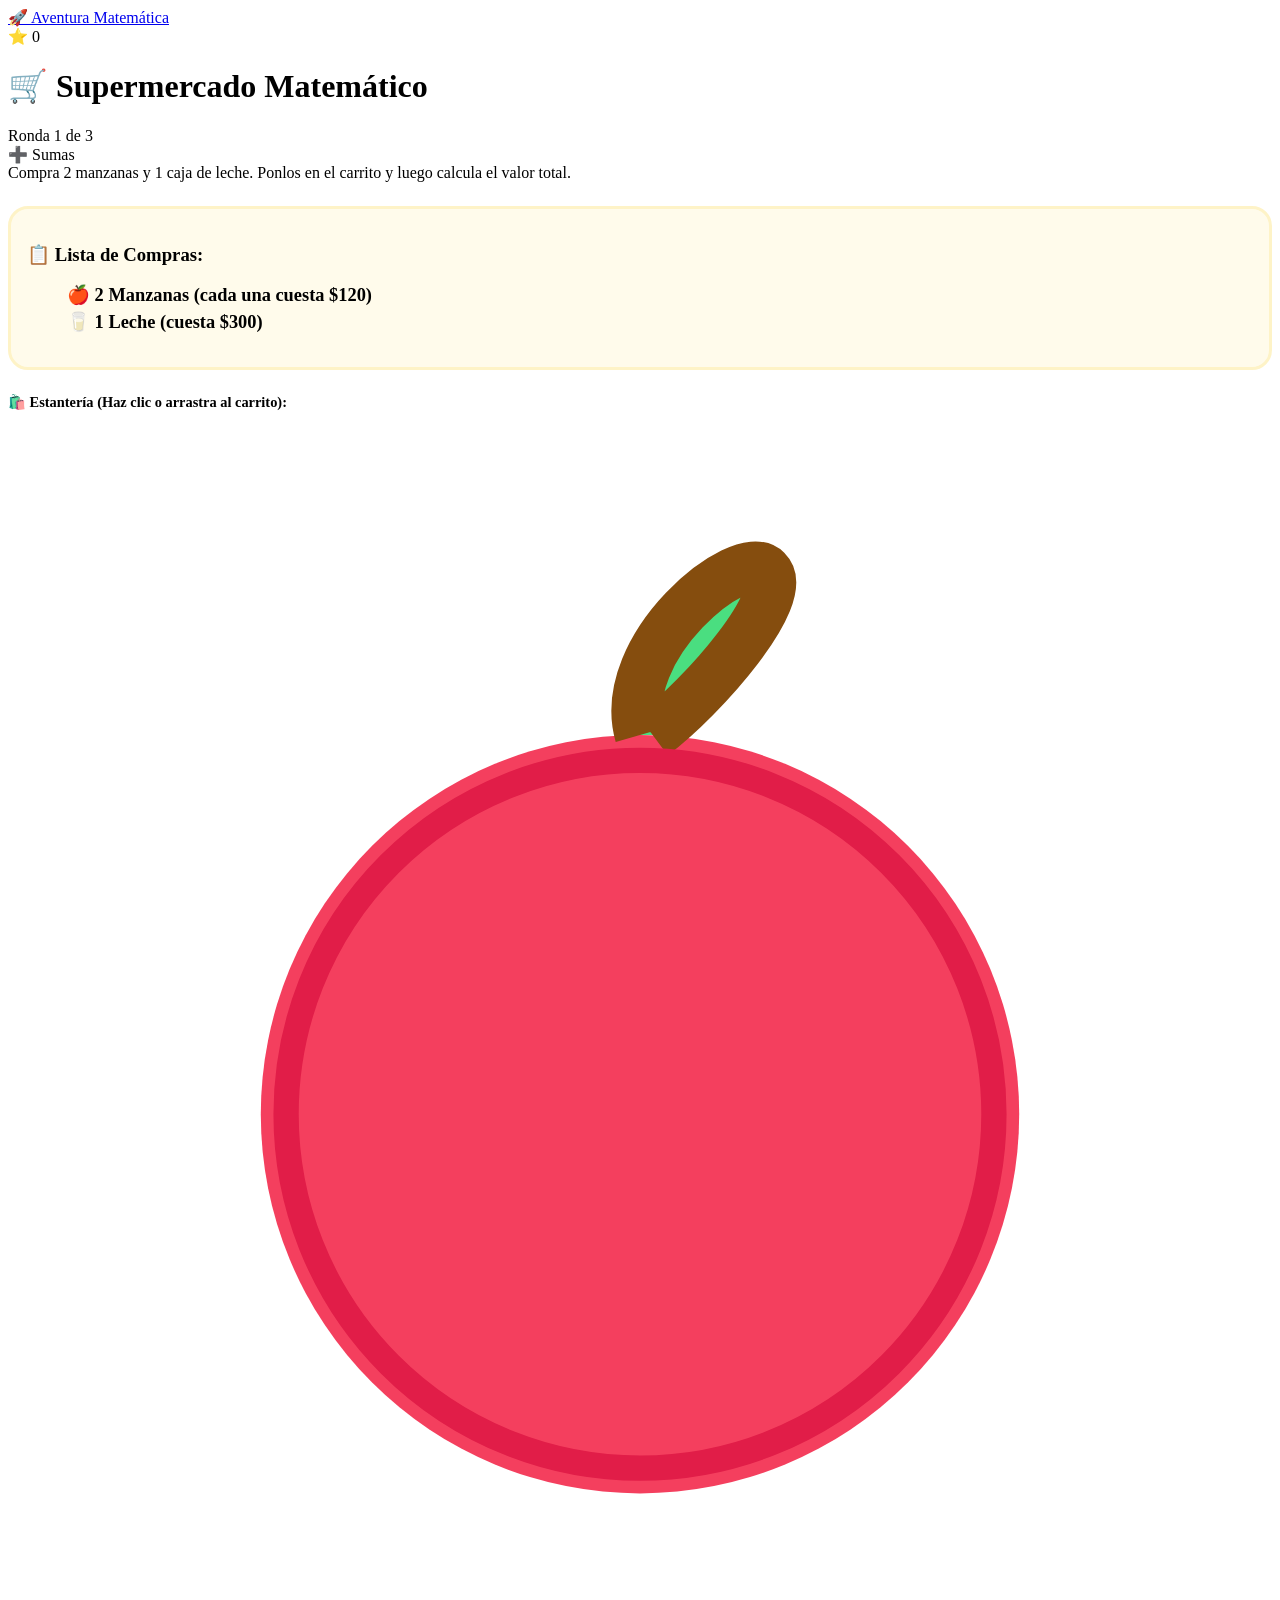
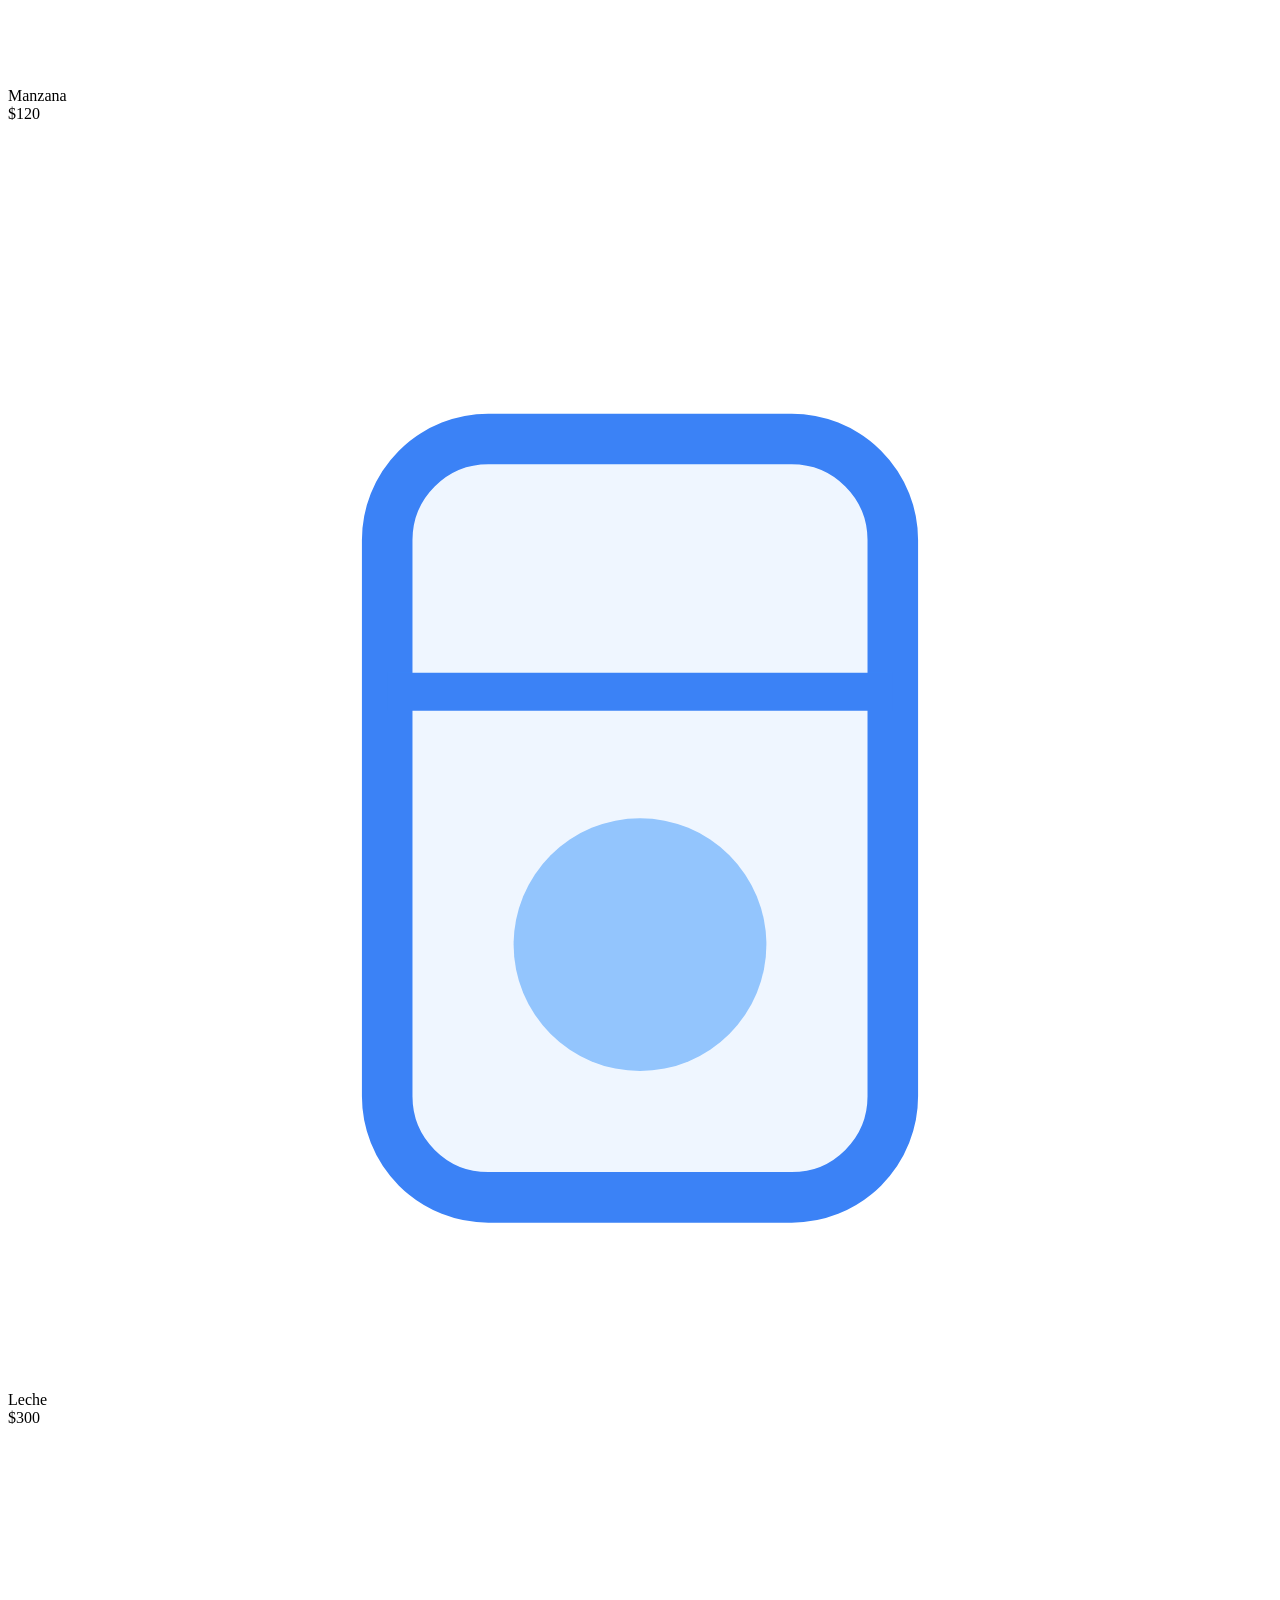
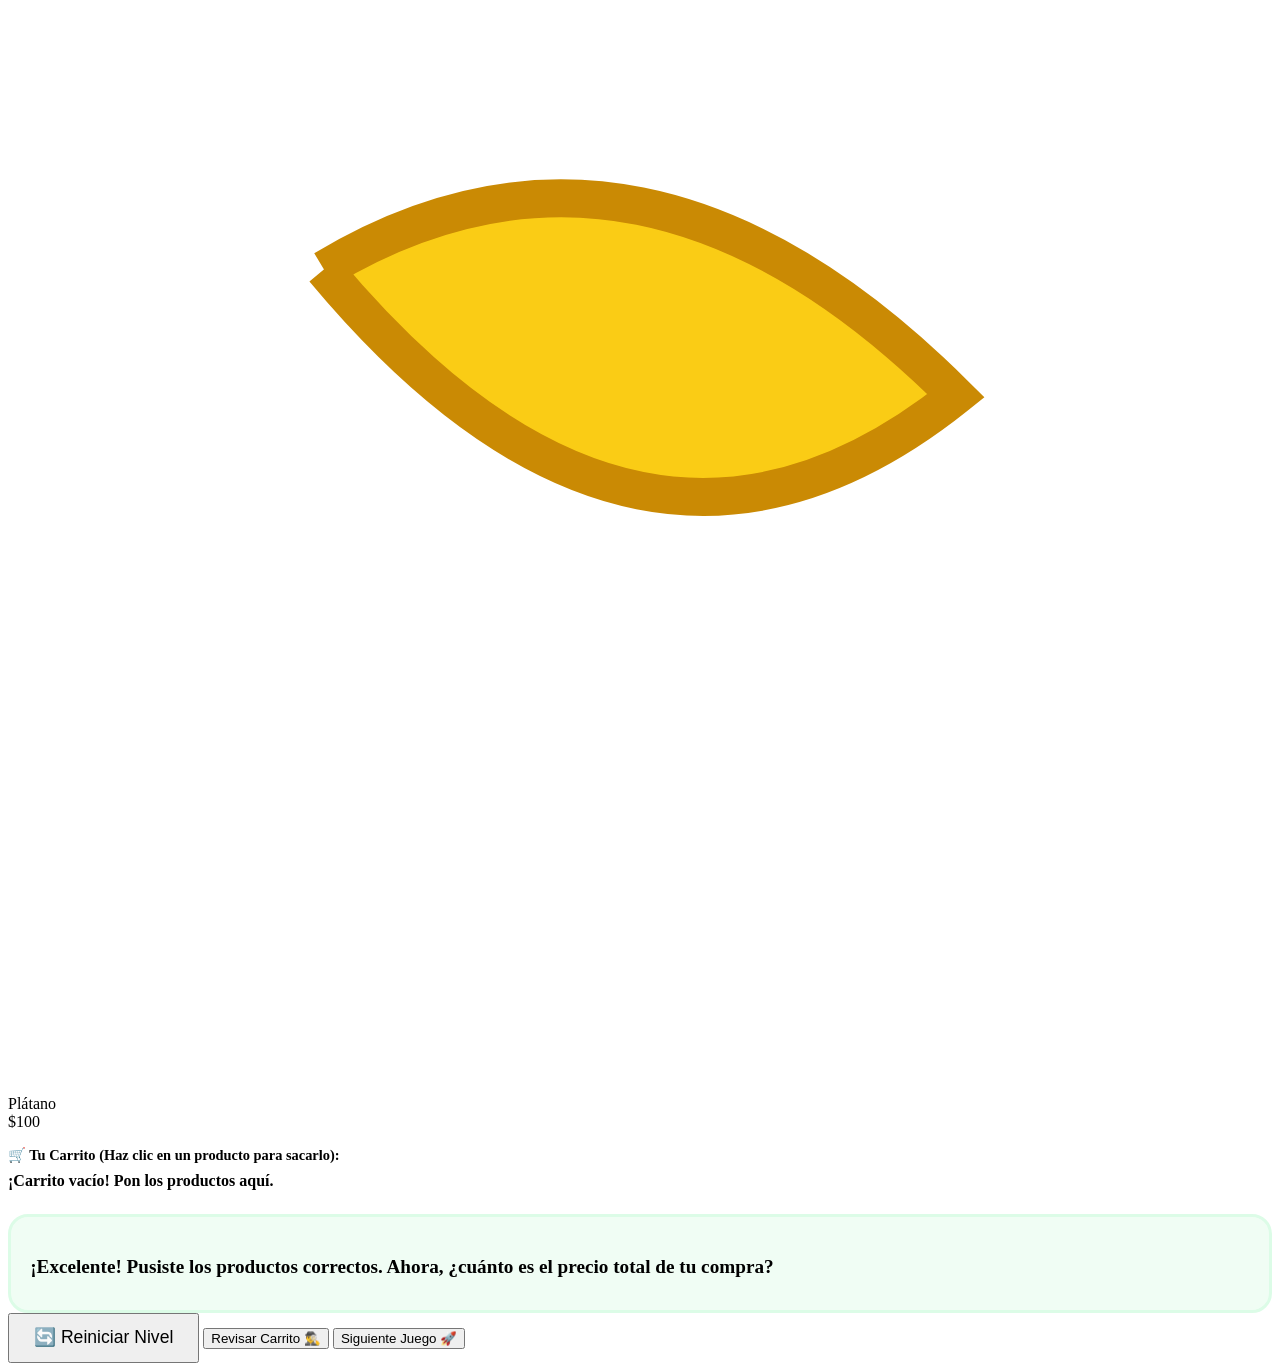
==== basico4.html @ a3cd300d "Add files via upload" ====
<!DOCTYPE html>
<html lang="es">
<head>
  <meta charset="UTF-8">
  <meta name="viewport" content="width=device-width, initial-scale=1.0">
  <title>Supermercado Matemático - Sumas</title>
  <link rel="stylesheet" href="css/style.css">
</head>
<body>

  <header class="header-bar">
    <a href="todos.html" class="header-brand">🚀 Aventura Matemática</a>
    <div class="header-user-info">
      <div class="header-profile">
        <div id="header-avatar-container"></div>
        <span class="header-username" id="header-username-val"></span>
      </div>
      <div class="header-score" id="header-score-box">
        ⭐ <span id="header-score-val">0</span>
      </div>
    </div>
  </header>

  <main class="main-container">
    <div class="kids-card game-card">
      <h1 class="kids-title text-orange">🛒 Supermercado Matemático</h1>
      
      <div class="game-info-row">
        <span class="round-indicator" id="round-text">Ronda 1 de 3</span>
        <div class="progress-bar-container">
          <div class="progress-bar-fill" id="progress-bar"></div>
        </div>
        <span class="round-indicator">➕ Sumas</span>
      </div>

      <!-- Instrucción con voz -->
      <div style="margin-bottom: 1.5rem; text-align: left;">
        <span class="kids-subtitle tts-text tts-auto" id="game-instruction">
          ¡Haz las compras! Arrastra o haz clic en los productos para ponerlos en el carrito según la lista, y luego calcula el precio total.
        </span>
      </div>

      <!-- Lista de compras -->
      <div style="background: #fffbeb; border: 3px solid #fef3c7; border-radius: 20px; padding: 1rem; margin-bottom: 1.5rem; text-align: left;">
        <h3 style="color: var(--color-orange); margin-bottom: 0.5rem; display: flex; align-items: center; gap: 0.5rem;">
          📋 Lista de Compras:
        </h3>
        <ul id="shopping-list" style="list-style: none; font-size: 1.15rem; font-weight: 600; display: flex; flex-direction: column; gap: 0.3rem;">
          <!-- Se llena dinámicamente -->
        </ul>
      </div>

      <!-- Zona de Trabajo -->
      <div class="game-workspace">
        
        <!-- Estantería de Productos -->
        <div>
          <div style="font-size: 0.9rem; font-weight: bold; color: var(--text-muted); margin-bottom: 0.5rem; text-align: left;">
            🛍️ Estantería (Haz clic o arrastra al carrito):
          </div>
          <div class="market-shelf" id="shelf-container">
            <!-- Se llena dinámicamente -->
          </div>
        </div>

        <!-- Carrito de compras -->
        <div style="margin-top: 1rem;">
          <div style="font-size: 0.9rem; font-weight: bold; color: var(--text-muted); margin-bottom: 0.5rem; text-align: left;">
            🛒 Tu Carrito (Haz clic en un producto para sacarlo):
          </div>
          <div class="cart-dropzone drop-target" id="cart-zone" ondragover="allowDrop(event)" ondrop="handleDrop(event)">
            <div class="cart-items-list" id="cart-items">
              <!-- Productos arrastrados -->
            </div>
            <div id="cart-placeholder" style="color: var(--text-muted); font-weight: 600; pointer-events: none;">
              ¡Carrito vacío! Pon los productos aquí.
            </div>
          </div>
        </div>

        <!-- Selección del Total Oculto al inicio -->
        <div id="total-selection-area" class="hidden" style="margin-top: 1.5rem; background: #f0fdf4; border: 3px solid #dcfce7; padding: 1.2rem; border-radius: 20px;">
          <h3 class="tts-text" id="total-question" style="color: var(--color-green); margin-bottom: 0.8rem; font-size: 1.2rem;">
            ¡Excelente! Pusiste los productos correctos. Ahora, ¿cuánto es el precio total de tu compra?
          </h3>
          <div class="options-grid" id="options-container">
            <!-- Botones de opciones creados en JS -->
          </div>
        </div>

        <!-- Feedback Overlay -->
        <div class="feedback-overlay" id="feedback-panel">
          <div class="feedback-content">
            <span class="feedback-emoji" id="feedback-emoji">🎉</span>
            <h2 class="feedback-title success" id="feedback-title">¡Fantástico!</h2>
            <p class="feedback-msg tts-text" id="feedback-msg">¡Lo lograste!</p>
            <button id="feedback-btn" class="kids-btn kids-btn-green">¡Siguiente! ➡️</button>
          </div>
        </div>

      </div>

      <!-- Acciones de juego -->
      <div class="game-actions">
        <button onclick="reiniciarRonda()" class="kids-btn kids-btn-purple" style="font-size: 1.1rem; padding: 0.8rem 1.5rem;">
          🔄 Reiniciar Nivel
        </button>
        <button id="btn-validar-cart" onclick="validarCarrito()" class="kids-btn kids-btn-orange">
          Revisar Carrito 🕵️‍♂️
        </button>
        <button id="btn-next-game" class="kids-btn kids-btn-green hidden">
          Siguiente Juego 🚀
        </button>
      </div>

    </div>
  </main>

  <script src="js/audio.js"></script>
  <script src="js/main.js"></script>
  <script>
    // Datos de rondas
    const rounds = [
      {
        list: { manzana: 2, leche: 1 },
        listText: ["🍎 2 Manzanas (cada una cuesta $120)", "🥛 1 Leche (cuesta $300)"],
        instruction: "Compra 2 manzanas y 1 caja de leche. Ponlos en el carrito y luego calcula el valor total.",
        shelf: [
          { id: 'manzana', name: 'Manzana', price: 120, svg: '<svg viewBox="0 0 100 100"><circle cx="50" cy="55" r="30" fill="#f43f5e"/><path d="M 50 25 C 48 18 58 10 60 12 C 62 14 55 22 51 25" stroke="#854d0e" stroke-width="4" fill="#4ade80"/><circle cx="50" cy="55" r="28" fill="none" stroke="#e11d48" stroke-width="2"/></svg>' },
          { id: 'leche', name: 'Leche', price: 300, svg: '<svg viewBox="0 0 100 100"><rect x="30" y="25" width="40" height="60" rx="8" fill="#eff6ff" stroke="#3b82f6" stroke-width="4"/><path d="M 30 45 L 70 45" stroke="#3b82f6" stroke-width="3"/><circle cx="50" cy="65" r="10" fill="#93c5fd"/></svg>' },
          { id: 'platano', name: 'Plátano', price: 100, svg: '<svg viewBox="0 0 100 100"><path d="M 25 35 Q 50 20 75 45 Q 50 65 25 35" fill="#facc15" stroke="#ca8a04" stroke-width="3"/></svg>' }
        ],
        total: 540,
        options: [420, 540, 620]
      },
      {
        list: { pan: 1, platano: 2 },
        listText: ["🍞 1 Pan (cuesta $150)", "🍌 2 Plátanos (cada uno cuesta $100)"],
        instruction: "Compra 1 pan calientito y 2 plátanos dulces. Ponlos en el carrito y luego calcula el precio total.",
        shelf: [
          { id: 'pan', name: 'Pan', price: 150, svg: '<svg viewBox="0 0 100 100"><ellipse cx="50" cy="50" rx="35" ry="22" fill="#f59e0b" stroke="#b45309" stroke-width="4"/><path d="M 30 40 Q 35 48 40 40 M 45 40 Q 50 48 55 40 M 60 40 Q 65 48 70 40" stroke="#b45309" stroke-width="3" fill="none"/></svg>' },
          { id: 'platano', name: 'Plátano', price: 100, svg: '<svg viewBox="0 0 100 100"><path d="M 25 35 Q 50 20 75 45 Q 50 65 25 35" fill="#facc15" stroke="#ca8a04" stroke-width="3"/></svg>' },
          { id: 'queso', name: 'Queso', price: 400, svg: '<svg viewBox="0 0 100 100"><polygon points="20,70 80,70 65,30 20,70" fill="#fde047" stroke="#eab308" stroke-width="4"/><circle cx="35" cy="55" r="4" fill="#ca8a04"/><circle cx="55" cy="58" r="5" fill="#ca8a04"/></svg>' }
        ],
        total: 350,
        options: [350, 250, 450]
      },
      {
        list: { jugo: 1, queso: 1, manzana: 1 },
        listText: ["🧃 1 Jugo (cuesta $250)", "🧀 1 Queso (cuesta $400)", "🍎 1 Manzana (cuesta $120)"],
        instruction: "Compra 1 jugo fresco, 1 porción de queso y 1 manzana. Ponlos en el carrito y calcula el total.",
        shelf: [
          { id: 'jugo', name: 'Jugo', price: 250, svg: '<svg viewBox="0 0 100 100"><rect x="32" y="25" width="36" height="55" rx="6" fill="#fdba74" stroke="#f97316" stroke-width="4"/><rect x="42" y="15" width="6" height="10" fill="#f97316"/><circle cx="50" cy="55" r="8" fill="#fff"/></svg>' },
          { id: 'queso', name: 'Queso', price: 400, svg: '<svg viewBox="0 0 100 100"><polygon points="20,70 80,70 65,30 20,70" fill="#fde047" stroke="#eab308" stroke-width="4"/><circle cx="35" cy="55" r="4" fill="#ca8a04"/><circle cx="55" cy="58" r="5" fill="#ca8a04"/></svg>' },
          { id: 'manzana', name: 'Manzana', price: 120, svg: '<svg viewBox="0 0 100 100"><circle cx="50" cy="55" r="30" fill="#f43f5e"/><path d="M 50 25 C 48 18 58 10 60 12 C 62 14 55 22 51 25" stroke="#854d0e" stroke-width="4" fill="#4ade80"/><circle cx="50" cy="55" r="28" fill="none" stroke="#e11d48" stroke-width="2"/></svg>' }
        ],
        total: 770,
        options: [670, 870, 770]
      }
    ];

    let currentRoundIndex = 0;
    let cart = [];
    let selectedTotal = null;

    // Inicializar juego
    function cargarRonda() {
      const data = rounds[currentRoundIndex];
      cart = [];
      selectedTotal = null;

      // Actualizar interfaz general
      document.getElementById('round-text').textContent = `Ronda ${currentRoundIndex + 1} de 3`;
      document.getElementById('progress-bar').style.width = `${((currentRoundIndex) / 3) * 100}%`;
      
      const instr = document.getElementById('game-instruction');
      instr.textContent = data.instruction;
      
      // Reiniciar TTS
      const speakBtn = instr.nextElementSibling;
      if (speakBtn) {
        speakBtn.onclick = (e) => {
          e.stopPropagation();
          MathAudio.playClick();
          MathAudio.speak(data.instruction, speakBtn);
        };
        // Auto-hablar instrucción al cargar la ronda
        MathAudio.speak(data.instruction, speakBtn);
      }

      // Cargar lista de compras
      const listContainer = document.getElementById('shopping-list');
      listContainer.innerHTML = '';
      data.listText.forEach(t => {
        const li = document.createElement('li');
        li.textContent = t;
        listContainer.appendChild(li);
      });

      // Cargar estantería
      const shelfContainer = document.getElementById('shelf-container');
      shelfContainer.innerHTML = '';
      data.shelf.forEach(item => {
        const el = document.createElement('div');
        el.className = 'drag-item';
        el.draggable = true;
        el.setAttribute('data-id', item.id);
        el.innerHTML = `${item.svg}<span class="drag-item-label">${item.name}<br>$${item.price}</span>`;
        
        // Eventos Drag
        el.addEventListener('dragstart', (e) => {
          e.dataTransfer.setData('text/plain', item.id);
        });

        // Evento click para accesibilidad móvil/táctil
        el.addEventListener('click', () => {
          agregarAlCarro(item.id);
        });

        shelfContainer.appendChild(el);
      });

      // Limpiar carro y áreas
      actualizarCarroVista();
      document.getElementById('total-selection-area').classList.add('hidden');
      document.getElementById('feedback-panel').style.display = 'none';
      
      // Mostrar y habilitar botón de validar carro
      document.getElementById('btn-validar-cart').classList.remove('hidden');
      document.getElementById('btn-validar-cart').disabled = false;
    }

    // Drag and drop handlers
    function allowDrop(e) {
      e.preventDefault();
      document.getElementById('cart-zone').classList.add('drag-over');
    }

    document.getElementById('cart-zone').addEventListener('dragleave', () => {
      document.getElementById('cart-zone').classList.remove('drag-over');
    });

    function handleDrop(e) {
      e.preventDefault();
      document.getElementById('cart-zone').classList.remove('drag-over');
      const id = e.dataTransfer.getData('text/plain');
      if (id) {
        agregarAlCarro(id);
      }
    }

    // Agregar producto al carro
    function agregarAlCarro(id) {
      const data = rounds[currentRoundIndex];
      const prod = data.shelf.find(p => p.id === id);
      if (prod) {
        cart.push(prod);
        MathAudio.playClick();
        actualizarCarroVista();
      }
    }

    // Sacar producto del carro
    function sacarDelCarro(index) {
      cart.splice(index, 1);
      MathAudio.playClick();
      actualizarCarroVista();
    }

    // Dibujar carro
    function actualizarCarroVista() {
      const itemsContainer = document.getElementById('cart-items');
      const placeholder = document.getElementById('cart-placeholder');
      
      itemsContainer.innerHTML = '';

      if (cart.length === 0) {
        placeholder.style.display = 'block';
      } else {
        placeholder.style.display = 'none';
        cart.forEach((item, index) => {
          const el = document.createElement('div');
          el.className = 'drag-item';
          el.style.width = '70px';
          el.style.padding = '0.2rem';
          el.innerHTML = `${item.svg}`;
          el.addEventListener('click', () => sacarDelCarro(index));
          itemsContainer.appendChild(el);
        });
      }
    }

    // Validar productos en carro
    function validarCarrito() {
      const data = rounds[currentRoundIndex];
      
      // Contar productos en el carrito actual
      const conteo = {};
      cart.forEach(item => {
        conteo[item.id] = (conteo[item.id] || 0) + 1;
      });

      // Comparar con la lista de compras requerida
      let esCorrecto = true;
      
      // Comprobar que estén los requeridos
      for (const [id, cant] of Object.entries(data.list)) {
        if ((conteo[id] || 0) !== cant) {
          esCorrecto = false;
          break;
        }
      }

      // Comprobar que no haya extras no deseados
      for (const id of Object.keys(conteo)) {
        if (!data.list[id]) {
          esCorrecto = false;
          break;
        }
      }

      if (esCorrecto) {
        // Bloquear carro
        document.getElementById('btn-validar-cart').disabled = true;
        
        // Habilitar la sección de sumas
        const selectionArea = document.getElementById('total-selection-area');
        selectionArea.classList.remove('hidden');
        
        const questionText = document.getElementById('total-question');
        MathAudio.speak(questionText.textContent);

        // Cargar opciones
        const optionsContainer = document.getElementById('options-container');
        optionsContainer.innerHTML = '';
        data.options.forEach(opt => {
          const btn = document.createElement('button');
          btn.className = 'kids-btn kids-btn-blue';
          btn.style.fontSize = '1.3rem';
          btn.textContent = `$${opt}`;
          btn.onclick = () => seleccionarTotal(opt, btn);
          optionsContainer.appendChild(btn);
        });

      } else {
        // Audio error
        MathAudio.playIncorrect();
        
        // Voz error
        MathAudio.speak("¡Oh, te has equivocado de productos! Revisa la lista e inténtalo de nuevo.");

        // Sacudida visual
        const workspace = document.querySelector('.game-workspace');
        workspace.classList.add('shake-element');
        setTimeout(() => workspace.classList.remove('shake-element'), 500);
      }
    }

    // Seleccionar la respuesta de suma
    function seleccionarTotal(valor, btn) {
      selectedTotal = valor;
      // Resaltar seleccionado
      document.querySelectorAll('#options-container button').forEach(b => {
        b.className = 'kids-btn kids-btn-blue';
      });
      btn.className = 'kids-btn kids-btn-orange';
      MathAudio.playClick();
      
      // Validar la suma directamente al presionar la opción
      comprobarTotal();
    }

    // Validar suma final
    function comprobarTotal() {
      const data = rounds[currentRoundIndex];
      const feedback = document.getElementById('feedback-panel');
      const title = document.getElementById('feedback-title');
      const msg = document.getElementById('feedback-msg');
      const emoji = document.getElementById('feedback-emoji');
      const nextBtn = document.getElementById('feedback-btn');

      if (selectedTotal === data.total) {
        // Acierto!
        MathAudio.playCorrect();
        MathApp.lanzarConfeti();
        
        // Sumar puntos
        MathApp.addScore(10);

        title.textContent = "¡Excelente!";
        title.className = "feedback-title success";
        emoji.textContent = "🍎";
        
        const successMsg = `¡Correcto! El total de la compra es $${data.total}. ¡Has ganado 10 puntos!`;
        msg.textContent = successMsg;

        feedback.style.display = 'flex';
        MathAudio.speak(successMsg);

        nextBtn.onclick = () => {
          currentRoundIndex++;
          if (currentRoundIndex < rounds.length) {
            cargarRonda();
          } else {
            // Completó las 3 rondas!
            document.getElementById('progress-bar').style.width = '100%';
            mostrarVictoriaNivelCompleto();
          }
        };

      } else {
        // Fallo!
        MathAudio.playIncorrect();
        
        const errorMsg = "¡Suma incorrecta! Vuelve a sumar con calma.";
        MathAudio.speak(errorMsg);

        // Sacudir opciones
        const optGrid = document.getElementById('options-container');
        optGrid.classList.add('shake-element');
        setTimeout(() => optGrid.classList.remove('shake-element'), 500);
      }
    }

    // Victoria del nivel
    function mostrarVictoriaNivelCompleto() {
      const feedback = document.getElementById('feedback-panel');
      const title = document.getElementById('feedback-title');
      const msg = document.getElementById('feedback-msg');
      const emoji = document.getElementById('feedback-emoji');
      const nextBtn = document.getElementById('feedback-btn');

      // Animaciones
      MathApp.lanzarConfeti();
      MathAudio.playWin();

      title.textContent = "¡Nivel Completado!";
      title.className = "feedback-title success";
      emoji.textContent = "🏆";
      
      const finishedMsg = "¡Impresionante! Completaste todas las compras del Supermercado Matemático.";
      msg.textContent = finishedMsg;
      
      nextBtn.textContent = "Siguiente Juego 🚀";
      feedback.style.display = 'flex';
      MathAudio.speak(finishedMsg);

      nextBtn.onclick = () => {
        window.location.href = 'juego1.html';
      };
    }

    // Botón reiniciar ronda
    function reiniciarRonda() {
      MathAudio.playClick();
      cargarRonda();
    }

    // Inicializar al cargar
    document.addEventListener('DOMContentLoaded', () => {
      cargarRonda();
    });
  </script>
</body>
</html>
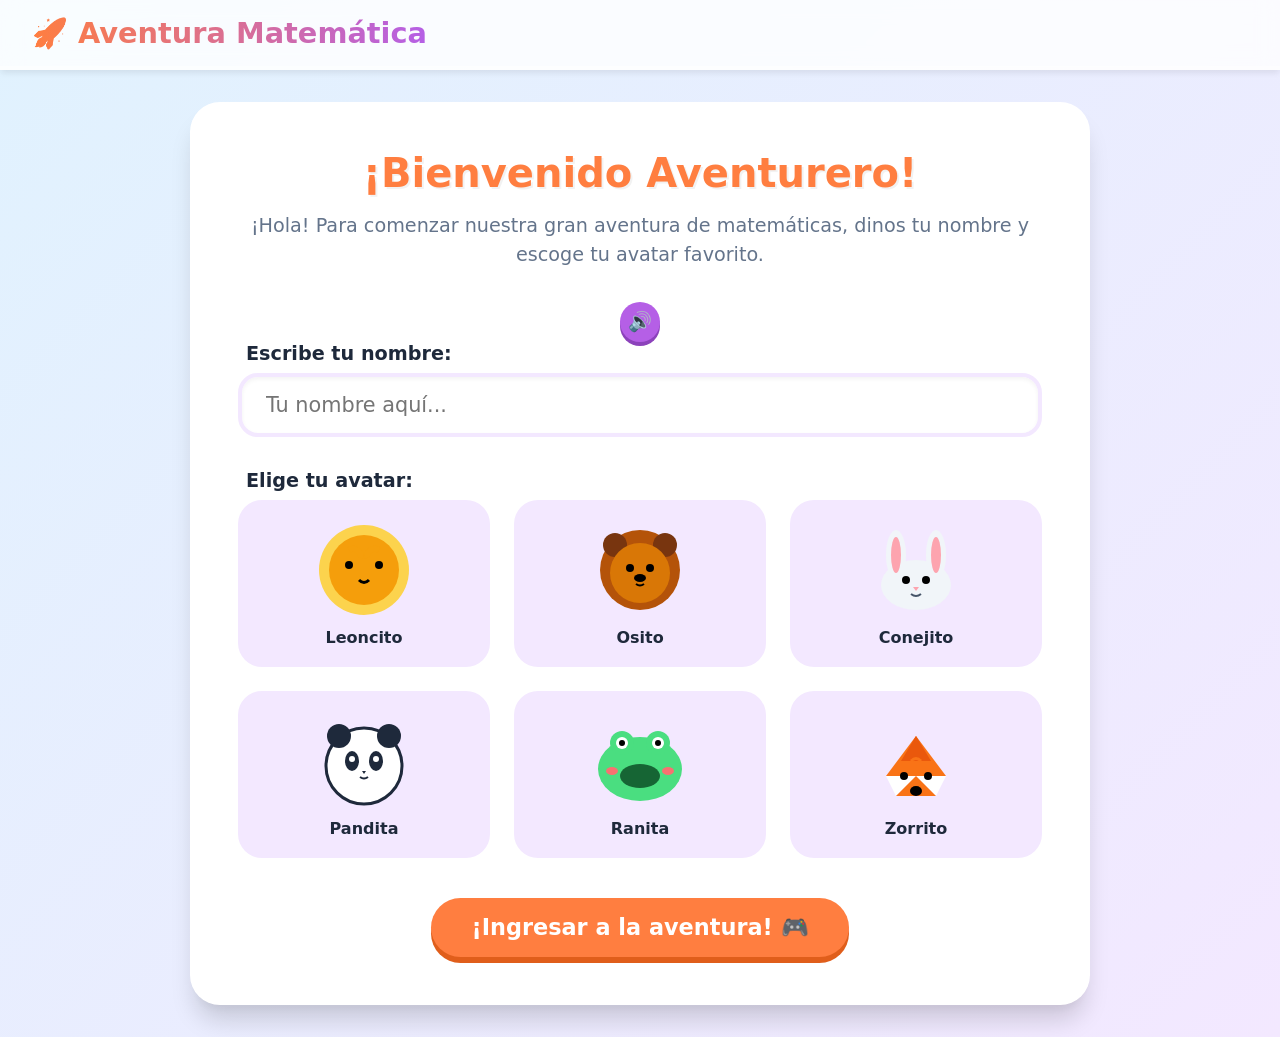
==== commit cb513664: "Add files via upload" ====
--- a/basico4.html
+++ b/basico4.html
@@ -1,465 +1,470 @@
-<!DOCTYPE html>
-<html lang="es">
-<head>
-  <meta charset="UTF-8">
-  <meta name="viewport" content="width=device-width, initial-scale=1.0">
-  <title>Supermercado Matemático - Sumas</title>
-  <link rel="stylesheet" href="css/style.css">
-</head>
-<body>
-
-  <header class="header-bar">
-    <a href="todos.html" class="header-brand">🚀 Aventura Matemática</a>
-    <div class="header-user-info">
-      <div class="header-profile">
-        <div id="header-avatar-container"></div>
-        <span class="header-username" id="header-username-val"></span>
-      </div>
-      <div class="header-score" id="header-score-box">
-        ⭐ <span id="header-score-val">0</span>
-      </div>
-    </div>
-  </header>
-
-  <main class="main-container">
-    <div class="kids-card game-card">
-      <h1 class="kids-title text-orange">🛒 Supermercado Matemático</h1>
-      
-      <div class="game-info-row">
-        <span class="round-indicator" id="round-text">Ronda 1 de 3</span>
-        <div class="progress-bar-container">
-          <div class="progress-bar-fill" id="progress-bar"></div>
-        </div>
-        <span class="round-indicator">➕ Sumas</span>
-      </div>
-
-      <!-- Instrucción con voz -->
-      <div style="margin-bottom: 1.5rem; text-align: left;">
-        <span class="kids-subtitle tts-text tts-auto" id="game-instruction">
-          ¡Haz las compras! Arrastra o haz clic en los productos para ponerlos en el carrito según la lista, y luego calcula el precio total.
-        </span>
-      </div>
-
-      <!-- Lista de compras -->
-      <div style="background: #fffbeb; border: 3px solid #fef3c7; border-radius: 20px; padding: 1rem; margin-bottom: 1.5rem; text-align: left;">
-        <h3 style="color: var(--color-orange); margin-bottom: 0.5rem; display: flex; align-items: center; gap: 0.5rem;">
-          📋 Lista de Compras:
-        </h3>
-        <ul id="shopping-list" style="list-style: none; font-size: 1.15rem; font-weight: 600; display: flex; flex-direction: column; gap: 0.3rem;">
-          <!-- Se llena dinámicamente -->
-        </ul>
-      </div>
-
-      <!-- Zona de Trabajo -->
-      <div class="game-workspace">
-        
-        <!-- Estantería de Productos -->
-        <div>
-          <div style="font-size: 0.9rem; font-weight: bold; color: var(--text-muted); margin-bottom: 0.5rem; text-align: left;">
-            🛍️ Estantería (Haz clic o arrastra al carrito):
-          </div>
-          <div class="market-shelf" id="shelf-container">
-            <!-- Se llena dinámicamente -->
-          </div>
-        </div>
-
-        <!-- Carrito de compras -->
-        <div style="margin-top: 1rem;">
-          <div style="font-size: 0.9rem; font-weight: bold; color: var(--text-muted); margin-bottom: 0.5rem; text-align: left;">
-            🛒 Tu Carrito (Haz clic en un producto para sacarlo):
-          </div>
-          <div class="cart-dropzone drop-target" id="cart-zone" ondragover="allowDrop(event)" ondrop="handleDrop(event)">
-            <div class="cart-items-list" id="cart-items">
-              <!-- Productos arrastrados -->
-            </div>
-            <div id="cart-placeholder" style="color: var(--text-muted); font-weight: 600; pointer-events: none;">
-              ¡Carrito vacío! Pon los productos aquí.
-            </div>
-          </div>
-        </div>
-
-        <!-- Selección del Total Oculto al inicio -->
-        <div id="total-selection-area" class="hidden" style="margin-top: 1.5rem; background: #f0fdf4; border: 3px solid #dcfce7; padding: 1.2rem; border-radius: 20px;">
-          <h3 class="tts-text" id="total-question" style="color: var(--color-green); margin-bottom: 0.8rem; font-size: 1.2rem;">
-            ¡Excelente! Pusiste los productos correctos. Ahora, ¿cuánto es el precio total de tu compra?
-          </h3>
-          <div class="options-grid" id="options-container">
-            <!-- Botones de opciones creados en JS -->
-          </div>
-        </div>
-
-        <!-- Feedback Overlay -->
-        <div class="feedback-overlay" id="feedback-panel">
-          <div class="feedback-content">
-            <span class="feedback-emoji" id="feedback-emoji">🎉</span>
-            <h2 class="feedback-title success" id="feedback-title">¡Fantástico!</h2>
-            <p class="feedback-msg tts-text" id="feedback-msg">¡Lo lograste!</p>
-            <button id="feedback-btn" class="kids-btn kids-btn-green">¡Siguiente! ➡️</button>
-          </div>
-        </div>
-
-      </div>
-
-      <!-- Acciones de juego -->
-      <div class="game-actions">
-        <button onclick="reiniciarRonda()" class="kids-btn kids-btn-purple" style="font-size: 1.1rem; padding: 0.8rem 1.5rem;">
-          🔄 Reiniciar Nivel
-        </button>
-        <button id="btn-validar-cart" onclick="validarCarrito()" class="kids-btn kids-btn-orange">
-          Revisar Carrito 🕵️‍♂️
-        </button>
-        <button id="btn-next-game" class="kids-btn kids-btn-green hidden">
-          Siguiente Juego 🚀
-        </button>
-      </div>
-
-    </div>
-  </main>
-
-  <script src="js/audio.js"></script>
-  <script src="js/main.js"></script>
-  <script>
-    // Datos de rondas
-    const rounds = [
-      {
-        list: { manzana: 2, leche: 1 },
-        listText: ["🍎 2 Manzanas (cada una cuesta $120)", "🥛 1 Leche (cuesta $300)"],
-        instruction: "Compra 2 manzanas y 1 caja de leche. Ponlos en el carrito y luego calcula el valor total.",
-        shelf: [
-          { id: 'manzana', name: 'Manzana', price: 120, svg: '<svg viewBox="0 0 100 100"><circle cx="50" cy="55" r="30" fill="#f43f5e"/><path d="M 50 25 C 48 18 58 10 60 12 C 62 14 55 22 51 25" stroke="#854d0e" stroke-width="4" fill="#4ade80"/><circle cx="50" cy="55" r="28" fill="none" stroke="#e11d48" stroke-width="2"/></svg>' },
-          { id: 'leche', name: 'Leche', price: 300, svg: '<svg viewBox="0 0 100 100"><rect x="30" y="25" width="40" height="60" rx="8" fill="#eff6ff" stroke="#3b82f6" stroke-width="4"/><path d="M 30 45 L 70 45" stroke="#3b82f6" stroke-width="3"/><circle cx="50" cy="65" r="10" fill="#93c5fd"/></svg>' },
-          { id: 'platano', name: 'Plátano', price: 100, svg: '<svg viewBox="0 0 100 100"><path d="M 25 35 Q 50 20 75 45 Q 50 65 25 35" fill="#facc15" stroke="#ca8a04" stroke-width="3"/></svg>' }
-        ],
-        total: 540,
-        options: [420, 540, 620]
-      },
-      {
-        list: { pan: 1, platano: 2 },
-        listText: ["🍞 1 Pan (cuesta $150)", "🍌 2 Plátanos (cada uno cuesta $100)"],
-        instruction: "Compra 1 pan calientito y 2 plátanos dulces. Ponlos en el carrito y luego calcula el precio total.",
-        shelf: [
-          { id: 'pan', name: 'Pan', price: 150, svg: '<svg viewBox="0 0 100 100"><ellipse cx="50" cy="50" rx="35" ry="22" fill="#f59e0b" stroke="#b45309" stroke-width="4"/><path d="M 30 40 Q 35 48 40 40 M 45 40 Q 50 48 55 40 M 60 40 Q 65 48 70 40" stroke="#b45309" stroke-width="3" fill="none"/></svg>' },
-          { id: 'platano', name: 'Plátano', price: 100, svg: '<svg viewBox="0 0 100 100"><path d="M 25 35 Q 50 20 75 45 Q 50 65 25 35" fill="#facc15" stroke="#ca8a04" stroke-width="3"/></svg>' },
-          { id: 'queso', name: 'Queso', price: 400, svg: '<svg viewBox="0 0 100 100"><polygon points="20,70 80,70 65,30 20,70" fill="#fde047" stroke="#eab308" stroke-width="4"/><circle cx="35" cy="55" r="4" fill="#ca8a04"/><circle cx="55" cy="58" r="5" fill="#ca8a04"/></svg>' }
-        ],
-        total: 350,
-        options: [350, 250, 450]
-      },
-      {
-        list: { jugo: 1, queso: 1, manzana: 1 },
-        listText: ["🧃 1 Jugo (cuesta $250)", "🧀 1 Queso (cuesta $400)", "🍎 1 Manzana (cuesta $120)"],
-        instruction: "Compra 1 jugo fresco, 1 porción de queso y 1 manzana. Ponlos en el carrito y calcula el total.",
-        shelf: [
-          { id: 'jugo', name: 'Jugo', price: 250, svg: '<svg viewBox="0 0 100 100"><rect x="32" y="25" width="36" height="55" rx="6" fill="#fdba74" stroke="#f97316" stroke-width="4"/><rect x="42" y="15" width="6" height="10" fill="#f97316"/><circle cx="50" cy="55" r="8" fill="#fff"/></svg>' },
-          { id: 'queso', name: 'Queso', price: 400, svg: '<svg viewBox="0 0 100 100"><polygon points="20,70 80,70 65,30 20,70" fill="#fde047" stroke="#eab308" stroke-width="4"/><circle cx="35" cy="55" r="4" fill="#ca8a04"/><circle cx="55" cy="58" r="5" fill="#ca8a04"/></svg>' },
-          { id: 'manzana', name: 'Manzana', price: 120, svg: '<svg viewBox="0 0 100 100"><circle cx="50" cy="55" r="30" fill="#f43f5e"/><path d="M 50 25 C 48 18 58 10 60 12 C 62 14 55 22 51 25" stroke="#854d0e" stroke-width="4" fill="#4ade80"/><circle cx="50" cy="55" r="28" fill="none" stroke="#e11d48" stroke-width="2"/></svg>' }
-        ],
-        total: 770,
-        options: [670, 870, 770]
-      }
-    ];
-
-    let currentRoundIndex = 0;
-    let cart = [];
-    let selectedTotal = null;
-
-    // Inicializar juego
-    function cargarRonda() {
-      const data = rounds[currentRoundIndex];
-      cart = [];
-      selectedTotal = null;
-
-      // Actualizar interfaz general
-      document.getElementById('round-text').textContent = `Ronda ${currentRoundIndex + 1} de 3`;
-      document.getElementById('progress-bar').style.width = `${((currentRoundIndex) / 3) * 100}%`;
-      
-      const instr = document.getElementById('game-instruction');
-      instr.textContent = data.instruction;
-      
-      // Reiniciar TTS
-      const speakBtn = instr.nextElementSibling;
-      if (speakBtn) {
-        speakBtn.onclick = (e) => {
-          e.stopPropagation();
-          MathAudio.playClick();
-          MathAudio.speak(data.instruction, speakBtn);
-        };
-        // Auto-hablar instrucción al cargar la ronda
-        MathAudio.speak(data.instruction, speakBtn);
-      }
-
-      // Cargar lista de compras
-      const listContainer = document.getElementById('shopping-list');
-      listContainer.innerHTML = '';
-      data.listText.forEach(t => {
-        const li = document.createElement('li');
-        li.textContent = t;
-        listContainer.appendChild(li);
-      });
-
-      // Cargar estantería
-      const shelfContainer = document.getElementById('shelf-container');
-      shelfContainer.innerHTML = '';
-      data.shelf.forEach(item => {
-        const el = document.createElement('div');
-        el.className = 'drag-item';
-        el.draggable = true;
-        el.setAttribute('data-id', item.id);
-        el.innerHTML = `${item.svg}<span class="drag-item-label">${item.name}<br>$${item.price}</span>`;
-        
-        // Eventos Drag
-        el.addEventListener('dragstart', (e) => {
-          e.dataTransfer.setData('text/plain', item.id);
-        });
-
-        // Evento click para accesibilidad móvil/táctil
-        el.addEventListener('click', () => {
-          agregarAlCarro(item.id);
-        });
-
-        shelfContainer.appendChild(el);
-      });
-
-      // Limpiar carro y áreas
-      actualizarCarroVista();
-      document.getElementById('total-selection-area').classList.add('hidden');
-      document.getElementById('feedback-panel').style.display = 'none';
-      
-      // Mostrar y habilitar botón de validar carro
-      document.getElementById('btn-validar-cart').classList.remove('hidden');
-      document.getElementById('btn-validar-cart').disabled = false;
-    }
-
-    // Drag and drop handlers
-    function allowDrop(e) {
-      e.preventDefault();
-      document.getElementById('cart-zone').classList.add('drag-over');
-    }
-
-    document.getElementById('cart-zone').addEventListener('dragleave', () => {
-      document.getElementById('cart-zone').classList.remove('drag-over');
-    });
-
-    function handleDrop(e) {
-      e.preventDefault();
-      document.getElementById('cart-zone').classList.remove('drag-over');
-      const id = e.dataTransfer.getData('text/plain');
-      if (id) {
-        agregarAlCarro(id);
-      }
-    }
-
-    // Agregar producto al carro
-    function agregarAlCarro(id) {
-      const data = rounds[currentRoundIndex];
-      const prod = data.shelf.find(p => p.id === id);
-      if (prod) {
-        cart.push(prod);
-        MathAudio.playClick();
-        actualizarCarroVista();
-      }
-    }
-
-    // Sacar producto del carro
-    function sacarDelCarro(index) {
-      cart.splice(index, 1);
-      MathAudio.playClick();
-      actualizarCarroVista();
-    }
-
-    // Dibujar carro
-    function actualizarCarroVista() {
-      const itemsContainer = document.getElementById('cart-items');
-      const placeholder = document.getElementById('cart-placeholder');
-      
-      itemsContainer.innerHTML = '';
-
-      if (cart.length === 0) {
-        placeholder.style.display = 'block';
-      } else {
-        placeholder.style.display = 'none';
-        cart.forEach((item, index) => {
-          const el = document.createElement('div');
-          el.className = 'drag-item';
-          el.style.width = '70px';
-          el.style.padding = '0.2rem';
-          el.innerHTML = `${item.svg}`;
-          el.addEventListener('click', () => sacarDelCarro(index));
-          itemsContainer.appendChild(el);
-        });
-      }
-    }
-
-    // Validar productos en carro
-    function validarCarrito() {
-      const data = rounds[currentRoundIndex];
-      
-      // Contar productos en el carrito actual
-      const conteo = {};
-      cart.forEach(item => {
-        conteo[item.id] = (conteo[item.id] || 0) + 1;
-      });
-
-      // Comparar con la lista de compras requerida
-      let esCorrecto = true;
-      
-      // Comprobar que estén los requeridos
-      for (const [id, cant] of Object.entries(data.list)) {
-        if ((conteo[id] || 0) !== cant) {
-          esCorrecto = false;
-          break;
-        }
-      }
-
-      // Comprobar que no haya extras no deseados
-      for (const id of Object.keys(conteo)) {
-        if (!data.list[id]) {
-          esCorrecto = false;
-          break;
-        }
-      }
-
-      if (esCorrecto) {
-        // Bloquear carro
-        document.getElementById('btn-validar-cart').disabled = true;
-        
-        // Habilitar la sección de sumas
-        const selectionArea = document.getElementById('total-selection-area');
-        selectionArea.classList.remove('hidden');
-        
-        const questionText = document.getElementById('total-question');
-        MathAudio.speak(questionText.textContent);
-
-        // Cargar opciones
-        const optionsContainer = document.getElementById('options-container');
-        optionsContainer.innerHTML = '';
-        data.options.forEach(opt => {
-          const btn = document.createElement('button');
-          btn.className = 'kids-btn kids-btn-blue';
-          btn.style.fontSize = '1.3rem';
-          btn.textContent = `$${opt}`;
-          btn.onclick = () => seleccionarTotal(opt, btn);
-          optionsContainer.appendChild(btn);
-        });
-
-      } else {
-        // Audio error
-        MathAudio.playIncorrect();
-        
-        // Voz error
-        MathAudio.speak("¡Oh, te has equivocado de productos! Revisa la lista e inténtalo de nuevo.");
-
-        // Sacudida visual
-        const workspace = document.querySelector('.game-workspace');
-        workspace.classList.add('shake-element');
-        setTimeout(() => workspace.classList.remove('shake-element'), 500);
-      }
-    }
-
-    // Seleccionar la respuesta de suma
-    function seleccionarTotal(valor, btn) {
-      selectedTotal = valor;
-      // Resaltar seleccionado
-      document.querySelectorAll('#options-container button').forEach(b => {
-        b.className = 'kids-btn kids-btn-blue';
-      });
-      btn.className = 'kids-btn kids-btn-orange';
-      MathAudio.playClick();
-      
-      // Validar la suma directamente al presionar la opción
-      comprobarTotal();
-    }
-
-    // Validar suma final
-    function comprobarTotal() {
-      const data = rounds[currentRoundIndex];
-      const feedback = document.getElementById('feedback-panel');
-      const title = document.getElementById('feedback-title');
-      const msg = document.getElementById('feedback-msg');
-      const emoji = document.getElementById('feedback-emoji');
-      const nextBtn = document.getElementById('feedback-btn');
-
-      if (selectedTotal === data.total) {
-        // Acierto!
-        MathAudio.playCorrect();
-        MathApp.lanzarConfeti();
-        
-        // Sumar puntos
-        MathApp.addScore(10);
-
-        title.textContent = "¡Excelente!";
-        title.className = "feedback-title success";
-        emoji.textContent = "🍎";
-        
-        const successMsg = `¡Correcto! El total de la compra es $${data.total}. ¡Has ganado 10 puntos!`;
-        msg.textContent = successMsg;
-
-        feedback.style.display = 'flex';
-        MathAudio.speak(successMsg);
-
-        nextBtn.onclick = () => {
-          currentRoundIndex++;
-          if (currentRoundIndex < rounds.length) {
-            cargarRonda();
-          } else {
-            // Completó las 3 rondas!
-            document.getElementById('progress-bar').style.width = '100%';
-            mostrarVictoriaNivelCompleto();
-          }
-        };
-
-      } else {
-        // Fallo!
-        MathAudio.playIncorrect();
-        
-        const errorMsg = "¡Suma incorrecta! Vuelve a sumar con calma.";
-        MathAudio.speak(errorMsg);
-
-        // Sacudir opciones
-        const optGrid = document.getElementById('options-container');
-        optGrid.classList.add('shake-element');
-        setTimeout(() => optGrid.classList.remove('shake-element'), 500);
-      }
-    }
-
-    // Victoria del nivel
-    function mostrarVictoriaNivelCompleto() {
-      const feedback = document.getElementById('feedback-panel');
-      const title = document.getElementById('feedback-title');
-      const msg = document.getElementById('feedback-msg');
-      const emoji = document.getElementById('feedback-emoji');
-      const nextBtn = document.getElementById('feedback-btn');
-
-      // Animaciones
-      MathApp.lanzarConfeti();
-      MathAudio.playWin();
-
-      title.textContent = "¡Nivel Completado!";
-      title.className = "feedback-title success";
-      emoji.textContent = "🏆";
-      
-      const finishedMsg = "¡Impresionante! Completaste todas las compras del Supermercado Matemático.";
-      msg.textContent = finishedMsg;
-      
-      nextBtn.textContent = "Siguiente Juego 🚀";
-      feedback.style.display = 'flex';
-      MathAudio.speak(finishedMsg);
-
-      nextBtn.onclick = () => {
-        window.location.href = 'juego1.html';
-      };
-    }
-
-    // Botón reiniciar ronda
-    function reiniciarRonda() {
-      MathAudio.playClick();
-      cargarRonda();
-    }
-
-    // Inicializar al cargar
-    document.addEventListener('DOMContentLoaded', () => {
-      cargarRonda();
-    });
-  </script>
-</body>
-</html>
+<!DOCTYPE html>
+<html lang="es">
+    
+<head>
+    <meta charset="UTF-8">
+    <meta name="viewport" content="width=device-width, initial-scale=1.0">
+    <title>Supermercado Matemático - Sumas</title>
+    <link rel="stylesheet" href="css/style.css">
+
+        <!-- Favicon -->
+    <link rel="icon" href="img/logoo.png">
+    </head>
+    <body>
+
+
+    <header class="header-bar">
+        <a href="todos.html" class="header-brand">🚀 Aventura Matemática</a>
+        <div class="header-user-info">
+        <div class="header-profile">
+            <div id="header-avatar-container"></div>
+            <span class="header-username" id="header-username-val"></span>
+        </div>
+        <div class="header-score" id="header-score-box">
+            ⭐ <span id="header-score-val">0</span>
+        </div>
+        </div>
+    </header>
+
+    <main class="main-container">
+        <div class="kids-card game-card">
+        <h1 class="kids-title text-orange">🛒 Supermercado Matemático</h1>
+        
+        <div class="game-info-row">
+            <span class="round-indicator" id="round-text">Ronda 1 de 3</span>
+            <div class="progress-bar-container">
+            <div class="progress-bar-fill" id="progress-bar"></div>
+            </div>
+            <span class="round-indicator">➕ Sumas</span>
+        </div>
+
+        <!-- Instrucción con voz -->
+        <div style="margin-bottom: 1.5rem; text-align: left;">
+            <span class="kids-subtitle tts-text tts-auto" id="game-instruction">
+            ¡Haz las compras! Arrastra o haz clic en los productos para ponerlos en el carrito según la lista, y luego calcula el precio total.
+            </span>
+        </div>
+
+        <!-- Lista de compras -->
+        <div style="background: #fffbeb; border: 3px solid #fef3c7; border-radius: 20px; padding: 1rem; margin-bottom: 1.5rem; text-align: left;">
+            <h3 style="color: var(--color-orange); margin-bottom: 0.5rem; display: flex; align-items: center; gap: 0.5rem;">
+            📋 Lista de Compras:
+            </h3>
+            <ul id="shopping-list" style="list-style: none; font-size: 1.15rem; font-weight: 600; display: flex; flex-direction: column; gap: 0.3rem;">
+            <!-- Se llena dinámicamente -->
+            </ul>
+        </div>
+
+        <!-- Zona de Trabajo -->
+        <div class="game-workspace">
+            
+            <!-- Estantería de Productos -->
+            <div>
+            <div style="font-size: 0.9rem; font-weight: bold; color: var(--text-muted); margin-bottom: 0.5rem; text-align: left;">
+                🛍️ Estantería (Haz clic o arrastra al carrito):
+            </div>
+            <div class="market-shelf" id="shelf-container">
+                <!-- Se llena dinámicamente -->
+            </div>
+            </div>
+
+            <!-- Carrito de compras -->
+            <div style="margin-top: 1rem;">
+            <div style="font-size: 0.9rem; font-weight: bold; color: var(--text-muted); margin-bottom: 0.5rem; text-align: left;">
+                🛒 Tu Carrito (Haz clic en un producto para sacarlo):
+            </div>
+            <div class="cart-dropzone drop-target" id="cart-zone" ondragover="allowDrop(event)" ondrop="handleDrop(event)">
+                <div class="cart-items-list" id="cart-items">
+                <!-- Productos arrastrados -->
+                </div>
+                <div id="cart-placeholder" style="color: var(--text-muted); font-weight: 600; pointer-events: none;">
+                ¡Carrito vacío! Pon los productos aquí.
+                </div>
+            </div>
+            </div>
+
+            <!-- Selección del Total Oculto al inicio -->
+            <div id="total-selection-area" class="hidden" style="margin-top: 1.5rem; background: #f0fdf4; border: 3px solid #dcfce7; padding: 1.2rem; border-radius: 20px;">
+            <h3 class="tts-text" id="total-question" style="color: var(--color-green); margin-bottom: 0.8rem; font-size: 1.2rem;">
+                ¡Excelente! Pusiste los productos correctos. Ahora, ¿cuánto es el precio total de tu compra?
+            </h3>
+            <div class="options-grid" id="options-container">
+                <!-- Botones de opciones creados en JS -->
+            </div>
+            </div>
+
+            <!-- Feedback Overlay -->
+            <div class="feedback-overlay" id="feedback-panel">
+            <div class="feedback-content">
+                <span class="feedback-emoji" id="feedback-emoji">🎉</span>
+                <h2 class="feedback-title success" id="feedback-title">¡Fantástico!</h2>
+                <p class="feedback-msg tts-text" id="feedback-msg">¡Lo lograste!</p>
+                <button id="feedback-btn" class="kids-btn kids-btn-green">¡Siguiente! ➡️</button>
+            </div>
+            </div>
+
+        </div>
+
+        <!-- Acciones de juego -->
+        <div class="game-actions">
+            <button onclick="reiniciarRonda()" class="kids-btn kids-btn-purple" style="font-size: 1.1rem; padding: 0.8rem 1.5rem;">
+            🔄 Reiniciar Nivel
+            </button>
+            <button id="btn-validar-cart" onclick="validarCarrito()" class="kids-btn kids-btn-orange">
+            Revisar Carrito 🕵️‍♂️
+            </button>
+            <button id="btn-next-game" class="kids-btn kids-btn-green hidden">
+            Siguiente Juego 🚀
+            </button>
+        </div>
+
+        </div>
+    </main>
+
+    <script src="js/audio.js"></script>
+    <script src="js/main.js"></script>
+    <script>
+        // Datos de rondas
+        const rounds = [
+        {
+            list: { manzana: 2, leche: 1 },
+            listText: ["🍎 2 Manzanas (cada una cuesta $120)", "🥛 1 Leche (cuesta $300)"],
+            instruction: "Compra 2 manzanas y 1 caja de leche. Ponlos en el carrito y luego calcula el valor total.",
+            shelf: [
+            { id: 'manzana', name: 'Manzana', price: 120, svg: '<svg viewBox="0 0 100 100"><circle cx="50" cy="55" r="30" fill="#f43f5e"/><path d="M 50 25 C 48 18 58 10 60 12 C 62 14 55 22 51 25" stroke="#854d0e" stroke-width="4" fill="#4ade80"/><circle cx="50" cy="55" r="28" fill="none" stroke="#e11d48" stroke-width="2"/></svg>' },
+            { id: 'leche', name: 'Leche', price: 300, svg: '<svg viewBox="0 0 100 100"><rect x="30" y="25" width="40" height="60" rx="8" fill="#eff6ff" stroke="#3b82f6" stroke-width="4"/><path d="M 30 45 L 70 45" stroke="#3b82f6" stroke-width="3"/><circle cx="50" cy="65" r="10" fill="#93c5fd"/></svg>' },
+            { id: 'platano', name: 'Plátano', price: 100, svg: '<svg viewBox="0 0 100 100"><path d="M 25 35 Q 50 20 75 45 Q 50 65 25 35" fill="#facc15" stroke="#ca8a04" stroke-width="3"/></svg>' }
+            ],
+            total: 540,
+            options: [420, 540, 620]
+        },
+        {
+            list: { pan: 1, platano: 2 },
+            listText: ["🍞 1 Pan (cuesta $150)", "🍌 2 Plátanos (cada uno cuesta $100)"],
+            instruction: "Compra 1 pan calientito y 2 plátanos dulces. Ponlos en el carrito y luego calcula el precio total.",
+            shelf: [
+            { id: 'pan', name: 'Pan', price: 150, svg: '<svg viewBox="0 0 100 100"><ellipse cx="50" cy="50" rx="35" ry="22" fill="#f59e0b" stroke="#b45309" stroke-width="4"/><path d="M 30 40 Q 35 48 40 40 M 45 40 Q 50 48 55 40 M 60 40 Q 65 48 70 40" stroke="#b45309" stroke-width="3" fill="none"/></svg>' },
+            { id: 'platano', name: 'Plátano', price: 100, svg: '<svg viewBox="0 0 100 100"><path d="M 25 35 Q 50 20 75 45 Q 50 65 25 35" fill="#facc15" stroke="#ca8a04" stroke-width="3"/></svg>' },
+            { id: 'queso', name: 'Queso', price: 400, svg: '<svg viewBox="0 0 100 100"><polygon points="20,70 80,70 65,30 20,70" fill="#fde047" stroke="#eab308" stroke-width="4"/><circle cx="35" cy="55" r="4" fill="#ca8a04"/><circle cx="55" cy="58" r="5" fill="#ca8a04"/></svg>' }
+            ],
+            total: 350,
+            options: [350, 250, 450]
+        },
+        {
+            list: { jugo: 1, queso: 1, manzana: 1 },
+            listText: ["🧃 1 Jugo (cuesta $250)", "🧀 1 Queso (cuesta $400)", "🍎 1 Manzana (cuesta $120)"],
+            instruction: "Compra 1 jugo fresco, 1 porción de queso y 1 manzana. Ponlos en el carrito y calcula el total.",
+            shelf: [
+            { id: 'jugo', name: 'Jugo', price: 250, svg: '<svg viewBox="0 0 100 100"><rect x="32" y="25" width="36" height="55" rx="6" fill="#fdba74" stroke="#f97316" stroke-width="4"/><rect x="42" y="15" width="6" height="10" fill="#f97316"/><circle cx="50" cy="55" r="8" fill="#fff"/></svg>' },
+            { id: 'queso', name: 'Queso', price: 400, svg: '<svg viewBox="0 0 100 100"><polygon points="20,70 80,70 65,30 20,70" fill="#fde047" stroke="#eab308" stroke-width="4"/><circle cx="35" cy="55" r="4" fill="#ca8a04"/><circle cx="55" cy="58" r="5" fill="#ca8a04"/></svg>' },
+            { id: 'manzana', name: 'Manzana', price: 120, svg: '<svg viewBox="0 0 100 100"><circle cx="50" cy="55" r="30" fill="#f43f5e"/><path d="M 50 25 C 48 18 58 10 60 12 C 62 14 55 22 51 25" stroke="#854d0e" stroke-width="4" fill="#4ade80"/><circle cx="50" cy="55" r="28" fill="none" stroke="#e11d48" stroke-width="2"/></svg>' }
+            ],
+            total: 770,
+            options: [670, 870, 770]
+        }
+        ];
+
+        let currentRoundIndex = 0;
+        let cart = [];
+        let selectedTotal = null;
+
+        // Inicializar juego
+        function cargarRonda() {
+        const data = rounds[currentRoundIndex];
+        cart = [];
+        selectedTotal = null;
+
+        // Actualizar interfaz general
+        document.getElementById('round-text').textContent = `Ronda ${currentRoundIndex + 1} de 3`;
+        document.getElementById('progress-bar').style.width = `${((currentRoundIndex) / 3) * 100}%`;
+        
+        const instr = document.getElementById('game-instruction');
+        instr.textContent = data.instruction;
+        
+        // Reiniciar TTS
+        const speakBtn = instr.nextElementSibling;
+        if (speakBtn) {
+            speakBtn.onclick = (e) => {
+            e.stopPropagation();
+            MathAudio.playClick();
+            MathAudio.speak(data.instruction, speakBtn);
+            };
+            // Auto-hablar instrucción al cargar la ronda
+            MathAudio.speak(data.instruction, speakBtn);
+        }
+
+        // Cargar lista de compras
+        const listContainer = document.getElementById('shopping-list');
+        listContainer.innerHTML = '';
+        data.listText.forEach(t => {
+            const li = document.createElement('li');
+            li.textContent = t;
+            listContainer.appendChild(li);
+        });
+
+        // Cargar estantería
+        const shelfContainer = document.getElementById('shelf-container');
+        shelfContainer.innerHTML = '';
+        data.shelf.forEach(item => {
+            const el = document.createElement('div');
+            el.className = 'drag-item';
+            el.draggable = true;
+            el.setAttribute('data-id', item.id);
+            el.innerHTML = `${item.svg}<span class="drag-item-label">${item.name}<br>$${item.price}</span>`;
+            
+            // Eventos Drag
+            el.addEventListener('dragstart', (e) => {
+            e.dataTransfer.setData('text/plain', item.id);
+            });
+
+            // Evento click para accesibilidad móvil/táctil
+            el.addEventListener('click', () => {
+            agregarAlCarro(item.id);
+            });
+
+            shelfContainer.appendChild(el);
+        });
+
+        // Limpiar carro y áreas
+        actualizarCarroVista();
+        document.getElementById('total-selection-area').classList.add('hidden');
+        document.getElementById('feedback-panel').style.display = 'none';
+        
+        // Mostrar y habilitar botón de validar carro
+        document.getElementById('btn-validar-cart').classList.remove('hidden');
+        document.getElementById('btn-validar-cart').disabled = false;
+        }
+
+        // Drag and drop handlers
+        function allowDrop(e) {
+        e.preventDefault();
+        document.getElementById('cart-zone').classList.add('drag-over');
+        }
+
+        document.getElementById('cart-zone').addEventListener('dragleave', () => {
+        document.getElementById('cart-zone').classList.remove('drag-over');
+        });
+
+        function handleDrop(e) {
+        e.preventDefault();
+        document.getElementById('cart-zone').classList.remove('drag-over');
+        const id = e.dataTransfer.getData('text/plain');
+        if (id) {
+            agregarAlCarro(id);
+        }
+        }
+
+        // Agregar producto al carro
+        function agregarAlCarro(id) {
+        const data = rounds[currentRoundIndex];
+        const prod = data.shelf.find(p => p.id === id);
+        if (prod) {
+            cart.push(prod);
+            MathAudio.playClick();
+            actualizarCarroVista();
+        }
+        }
+
+        // Sacar producto del carro
+        function sacarDelCarro(index) {
+        cart.splice(index, 1);
+        MathAudio.playClick();
+        actualizarCarroVista();
+        }
+
+        // Dibujar carro
+        function actualizarCarroVista() {
+        const itemsContainer = document.getElementById('cart-items');
+        const placeholder = document.getElementById('cart-placeholder');
+        
+        itemsContainer.innerHTML = '';
+
+        if (cart.length === 0) {
+            placeholder.style.display = 'block';
+        } else {
+            placeholder.style.display = 'none';
+            cart.forEach((item, index) => {
+            const el = document.createElement('div');
+            el.className = 'drag-item';
+            el.style.width = '70px';
+            el.style.padding = '0.2rem';
+            el.innerHTML = `${item.svg}`;
+            el.addEventListener('click', () => sacarDelCarro(index));
+            itemsContainer.appendChild(el);
+            });
+        }
+        }
+
+        // Validar productos en carro
+        function validarCarrito() {
+        const data = rounds[currentRoundIndex];
+        
+        // Contar productos en el carrito actual
+        const conteo = {};
+        cart.forEach(item => {
+            conteo[item.id] = (conteo[item.id] || 0) + 1;
+        });
+
+        // Comparar con la lista de compras requerida
+        let esCorrecto = true;
+        
+        // Comprobar que estén los requeridos
+        for (const [id, cant] of Object.entries(data.list)) {
+            if ((conteo[id] || 0) !== cant) {
+            esCorrecto = false;
+            break;
+            }
+        }
+
+        // Comprobar que no haya extras no deseados
+        for (const id of Object.keys(conteo)) {
+            if (!data.list[id]) {
+            esCorrecto = false;
+            break;
+            }
+        }
+
+        if (esCorrecto) {
+            // Bloquear carro
+            document.getElementById('btn-validar-cart').disabled = true;
+            
+            // Habilitar la sección de sumas
+            const selectionArea = document.getElementById('total-selection-area');
+            selectionArea.classList.remove('hidden');
+            
+            const questionText = document.getElementById('total-question');
+            MathAudio.speak(questionText.textContent);
+
+            // Cargar opciones
+            const optionsContainer = document.getElementById('options-container');
+            optionsContainer.innerHTML = '';
+            data.options.forEach(opt => {
+            const btn = document.createElement('button');
+            btn.className = 'kids-btn kids-btn-blue';
+            btn.style.fontSize = '1.3rem';
+            btn.textContent = `$${opt}`;
+            btn.onclick = () => seleccionarTotal(opt, btn);
+            optionsContainer.appendChild(btn);
+            });
+
+        } else {
+            // Audio error
+            MathAudio.playIncorrect();
+            
+            // Voz error
+            MathAudio.speak("¡Oh, te has equivocado de productos! Revisa la lista e inténtalo de nuevo.");
+
+            // Sacudida visual
+            const workspace = document.querySelector('.game-workspace');
+            workspace.classList.add('shake-element');
+            setTimeout(() => workspace.classList.remove('shake-element'), 500);
+        }
+        }
+
+        // Seleccionar la respuesta de suma
+        function seleccionarTotal(valor, btn) {
+        selectedTotal = valor;
+        // Resaltar seleccionado
+        document.querySelectorAll('#options-container button').forEach(b => {
+            b.className = 'kids-btn kids-btn-blue';
+        });
+        btn.className = 'kids-btn kids-btn-orange';
+        MathAudio.playClick();
+        
+        // Validar la suma directamente al presionar la opción
+        comprobarTotal();
+        }
+
+        // Validar suma final
+        function comprobarTotal() {
+        const data = rounds[currentRoundIndex];
+        const feedback = document.getElementById('feedback-panel');
+        const title = document.getElementById('feedback-title');
+        const msg = document.getElementById('feedback-msg');
+        const emoji = document.getElementById('feedback-emoji');
+        const nextBtn = document.getElementById('feedback-btn');
+
+        if (selectedTotal === data.total) {
+            // Acierto!
+            MathAudio.playCorrect();
+            MathApp.lanzarConfeti();
+            
+            // Sumar puntos
+            MathApp.addScore(10);
+
+            title.textContent = "¡Excelente!";
+            title.className = "feedback-title success";
+            emoji.textContent = "🍎";
+            
+            const successMsg = `¡Correcto! El total de la compra es $${data.total}. ¡Has ganado 10 puntos!`;
+            msg.textContent = successMsg;
+
+            feedback.style.display = 'flex';
+            MathAudio.speak(successMsg);
+
+            nextBtn.onclick = () => {
+            currentRoundIndex++;
+            if (currentRoundIndex < rounds.length) {
+                cargarRonda();
+            } else {
+                // Completó las 3 rondas!
+                document.getElementById('progress-bar').style.width = '100%';
+                mostrarVictoriaNivelCompleto();
+            }
+            };
+
+        } else {
+            // Fallo!
+            MathAudio.playIncorrect();
+            
+            const errorMsg = "¡Suma incorrecta! Vuelve a sumar con calma.";
+            MathAudio.speak(errorMsg);
+
+            // Sacudir opciones
+            const optGrid = document.getElementById('options-container');
+            optGrid.classList.add('shake-element');
+            setTimeout(() => optGrid.classList.remove('shake-element'), 500);
+        }
+        }
+
+        // Victoria del nivel
+        function mostrarVictoriaNivelCompleto() {
+        const feedback = document.getElementById('feedback-panel');
+        const title = document.getElementById('feedback-title');
+        const msg = document.getElementById('feedback-msg');
+        const emoji = document.getElementById('feedback-emoji');
+        const nextBtn = document.getElementById('feedback-btn');
+
+        // Animaciones
+        MathApp.lanzarConfeti();
+        MathAudio.playWin();
+
+        title.textContent = "¡Nivel Completado!";
+        title.className = "feedback-title success";
+        emoji.textContent = "🏆";
+        
+        const finishedMsg = "¡Impresionante! Completaste todas las compras del Supermercado Matemático.";
+        msg.textContent = finishedMsg;
+        
+        nextBtn.textContent = "Siguiente Juego 🚀";
+        feedback.style.display = 'flex';
+        MathAudio.speak(finishedMsg);
+
+        nextBtn.onclick = () => {
+            window.location.href = 'juego1.html';
+        };
+        }
+
+        // Botón reiniciar ronda
+        function reiniciarRonda() {
+        MathAudio.playClick();
+        cargarRonda();
+        }
+
+        // Inicializar al cargar
+        document.addEventListener('DOMContentLoaded', () => {
+        cargarRonda();
+        });
+    </script>
+</body>
+</html>
--- a/css/style.css
+++ b/css/style.css
@@ -0,0 +1,1134 @@
+@import url('https://fonts.googleapis.com/css2?family=Fredoka:wght@300;400;500;600;700&display=swap');
+
+:root {
+    --bg-primary: #e0f2fe;
+    --bg-secondary: #f3e8ff;
+    --text-color: #1e293b;
+    --text-muted: #64748b;
+    --color-orange: #ff7e40;
+    --color-orange-hover: #e05e1b;
+    --color-yellow: #ffc83b;
+    --color-green: #3cd070;
+    --color-green-hover: #2ba654;
+    --color-blue: #3ab7f8;
+    --color-blue-hover: #179ad9;
+    --color-purple: #b55fe6;
+    --color-purple-hover: #9842c9;
+    --color-pink: #f43f5e;
+    --font-kids: 'Fredoka', system-ui, -apple-system, sans-serif;
+    --shadow-sm: 0 4px 6px -1px rgba(0, 0, 0, 0.08);
+    --shadow-md: 0 10px 15px -3px rgba(0, 0, 0, 0.1), 0 4px 6px -2px rgba(0, 0, 0, 0.05);
+    --shadow-lg: 0 20px 25px -5px rgba(0, 0, 0, 0.15), 0 10px 10px -5px rgba(0, 0, 0, 0.04);
+    }
+
+    * {
+    box-sizing: border-box;
+    margin: 0;
+    padding: 0;
+    }
+
+body {
+    font-family: var(--font-kids);
+    color: var(--text-color);
+    min-height: 100vh;
+    background: linear-gradient(135deg, #e0f2fe 0%, #f3e8ff 100%);
+    position: relative;
+    overflow-x: hidden;
+    display: flex;
+    flex-direction: column;
+    }
+
+/* Bubbles Background */
+.bubbles-container {
+    position: fixed;
+    top: 0;
+    left: 0;
+    width: 100%;
+    height: 100%;
+    z-index: -1;
+    pointer-events: none;
+    overflow: hidden;
+    }
+
+.bubble {
+    position: absolute;
+    bottom: -150px;
+    background: rgba(255, 255, 255, 0.25);
+    border-radius: 50%;
+    animation: bubbleUp 15s infinite linear;
+    }
+
+@keyframes bubbleUp {
+    0% {
+        transform: translateY(0) scale(1) rotate(0deg);
+        opacity: 0;
+    }
+    10% {
+        opacity: 0.8;
+    }
+    90% {
+        opacity: 0.8;
+    }
+    100% {
+        transform: translateY(-120vh) scale(1.2) rotate(360deg);
+        opacity: 0;
+    }
+    }
+
+/* Header & Global Stats */
+.header-bar {
+    display: flex;
+    justify-content: space-between;
+    align-items: center;
+    padding: 1rem 2rem;
+    background: rgba(255, 255, 255, 0.8);
+    backdrop-filter: blur(10px);
+    border-bottom: 4px solid rgba(255, 255, 255, 0.5);
+    box-shadow: var(--shadow-sm);
+    position: sticky;
+    top: 0;
+    z-index: 100;
+    }
+
+.header-brand {
+    font-size: 1.8rem;
+    font-weight: 700;
+    background: linear-gradient(to right, var(--color-orange), var(--color-purple));
+    -webkit-background-clip: text;
+    -webkit-text-fill-color: transparent;
+    display: flex;
+    align-items: center;
+    gap: 0.5rem;
+    cursor: pointer;
+    text-decoration: none;
+    }
+
+.header-user-info {
+    display: flex;
+    align-items: center;
+    gap: 1.5rem;
+    }
+
+.header-profile {
+    display: flex;
+    align-items: center;
+    gap: 0.5rem;
+    background: white;
+    padding: 0.4rem 1rem;
+    border-radius: 50px;
+    border: 3px solid var(--color-blue);
+    box-shadow: var(--shadow-sm);
+    }
+
+.header-avatar-svg {
+    width: 35px;
+    height: 35px;
+    }
+
+.header-username {
+    font-weight: 600;
+    font-size: 1.1rem;
+    }
+
+.header-score {
+    font-size: 1.3rem;
+    font-weight: 700;
+    color: #fbbf24;
+    background: #fff;
+    padding: 0.5rem 1.2rem;
+    border-radius: 50px;
+    border: 3px solid #fbbf24;
+    box-shadow: var(--shadow-sm);
+    display: flex;
+    align-items: center;
+    gap: 0.3rem;
+    animation: scorePulse 2s infinite ease-in-out;
+    }
+
+@keyframes scorePulse {
+    0%, 100% { transform: scale(1); }
+    50% { transform: scale(1.05); }
+    }
+
+/* Speaker Buttons */
+.tts-button {
+    background: var(--color-purple);
+    border: none;
+    color: white;
+    width: 40px;
+    height: 40px;
+    border-radius: 50%;
+    cursor: pointer;
+    display: inline-flex;
+    align-items: center;
+    justify-content: center;
+    font-size: 1.2rem;
+    transition: transform 0.2s, background-color 0.2s;
+    box-shadow: 0 4px 0 #8c42bb;
+    vertical-align: middle;
+}
+
+.tts-button:hover {
+    background: var(--color-purple-hover);
+    transform: translateY(-2px);
+}
+
+.tts-button:active {
+    transform: translateY(2px);
+    box-shadow: none;
+}
+
+.tts-button.playing {
+    animation: bounce 0.6s infinite alternate;
+}
+
+@keyframes bounce {
+    from { transform: translateY(0); }
+    to { transform: translateY(-8px); }
+}
+
+    /* Layout Container */
+    .main-container {
+    max-width: 900px;
+    width: 95%;
+    margin: 2rem auto;
+    flex: 1;
+    display: flex;
+    flex-direction: column;
+    justify-content: center;
+    }
+
+    /* Cards & Containers */
+    .kids-card {
+    background: white;
+    border-radius: 30px;
+    padding: 2.5rem;
+    border: 8px solid rgba(255, 255, 255, 0.9);
+    box-shadow: var(--shadow-lg);
+    position: relative;
+    text-align: center;
+    transition: transform 0.3s ease;
+    }
+
+    .kids-card.game-card {
+    padding: 2rem 1.5rem;
+    }
+
+    .kids-title {
+    font-size: 2.5rem;
+    font-weight: 700;
+    color: var(--color-orange);
+    margin-bottom: 1rem;
+    text-shadow: 2px 2px 0px rgba(0,0,0,0.05);
+    }
+
+    .kids-subtitle {
+    font-size: 1.2rem;
+    color: var(--text-muted);
+    margin-bottom: 2rem;
+    line-height: 1.5;
+    }
+
+    /* Forms & Inputs */
+    .kids-input-group {
+    margin-bottom: 2rem;
+    text-align: left;
+    }
+
+    .kids-label {
+    display: block;
+    font-size: 1.2rem;
+    font-weight: 600;
+    margin-bottom: 0.5rem;
+    color: var(--text-color);
+    padding-left: 0.5rem;
+    }
+
+    .kids-input {
+    width: 100%;
+    padding: 1rem 1.5rem;
+    font-size: 1.3rem;
+    font-family: var(--font-kids);
+    border: 4px solid var(--bg-secondary);
+    border-radius: 20px;
+    outline: none;
+    transition: border-color 0.2s, box-shadow 0.2s;
+    box-shadow: inset 0 2px 4px rgba(0,0,0,0.05);
+    }
+
+    .kids-input:focus {
+    border-color: var(--color-blue);
+    box-shadow: 0 0 0 4px rgba(58, 183, 248, 0.2);
+    }
+
+    /* Avatar Grid (6 Avatars) */
+    .avatar-grid {
+    display: grid;
+    grid-template-columns: repeat(3, 1fr);
+    gap: 1.5rem;
+    margin-bottom: 2.5rem;
+    }
+
+    @media (max-width: 600px) {
+    .avatar-grid {
+        grid-template-columns: repeat(2, 1fr);
+    }
+    }
+
+    .avatar-option {
+    background: var(--bg-secondary);
+    border: 4px solid transparent;
+    border-radius: 24px;
+    padding: 1rem;
+    cursor: pointer;
+    transition: transform 0.2s, border-color 0.2s, background-color 0.2s;
+    display: flex;
+    flex-direction: column;
+    align-items: center;
+    gap: 0.5rem;
+    position: relative;
+    }
+
+    .avatar-option:hover {
+    transform: translateY(-5px) scale(1.03);
+    background: white;
+    border-color: var(--color-blue);
+    box-shadow: var(--shadow-md);
+    }
+
+    .avatar-option.selected {
+    background: white;
+    border-color: var(--color-orange);
+    box-shadow: 0 0 0 4px rgba(255, 126, 64, 0.25), var(--shadow-md);
+    }
+
+    .avatar-option svg {
+    width: 100px;
+    height: 100px;
+    transition: transform 0.3s;
+    }
+
+    .avatar-option.selected svg {
+    animation: wiggle 0.6s infinite alternate;
+    }
+
+    @keyframes wiggle {
+    from { transform: rotate(-5deg); }
+    to { transform: rotate(5deg); }
+    }
+
+    .avatar-name {
+    font-weight: 600;
+    font-size: 1rem;
+    color: var(--text-color);
+    }
+
+    /* Buttons */
+    .kids-btn {
+    font-family: var(--font-kids);
+    font-size: 1.4rem;
+    font-weight: 700;
+    padding: 1rem 2.5rem;
+    border-radius: 50px;
+    border: none;
+    cursor: pointer;
+    display: inline-flex;
+    align-items: center;
+    justify-content: center;
+    gap: 0.5rem;
+    transition: transform 0.2s, filter 0.2s;
+    text-decoration: none;
+    }
+
+    .kids-btn-orange {
+    background: var(--color-orange);
+    color: white;
+    box-shadow: 0 6px 0 var(--color-orange-hover);
+    }
+
+    .kids-btn-green {
+    background: var(--color-green);
+    color: white;
+    box-shadow: 0 6px 0 var(--color-green-hover);
+    }
+
+    .kids-btn-blue {
+    background: var(--color-blue);
+    color: white;
+    box-shadow: 0 6px 0 var(--color-blue-hover);
+    }
+
+    .kids-btn-purple {
+    background: var(--color-purple);
+    color: white;
+    box-shadow: 0 6px 0 var(--color-purple-hover);
+    }
+
+    .kids-btn:hover {
+    transform: translateY(-3px);
+    filter: brightness(1.05);
+    }
+
+    .kids-btn:active {
+    transform: translateY(3px);
+    box-shadow: none !important;
+    }
+
+    .kids-btn:disabled {
+    background: #cbd5e1;
+    color: #94a3b8;
+    box-shadow: 0 6px 0 #94a3b8;
+    cursor: not-allowed;
+    transform: none;
+    }
+
+    /* Game Interface Layouts */
+    .game-info-row {
+    display: flex;
+    justify-content: space-between;
+    align-items: center;
+    margin-bottom: 1.5rem;
+    background: var(--bg-primary);
+    padding: 0.8rem 1.5rem;
+    border-radius: 20px;
+    border: 3px solid white;
+    }
+
+    .round-indicator {
+    font-weight: 700;
+    font-size: 1.2rem;
+    color: var(--color-purple);
+    }
+
+    .progress-bar-container {
+    flex: 1;
+    max-width: 300px;
+    height: 20px;
+    background: rgba(255, 255, 255, 0.6);
+    border-radius: 10px;
+    overflow: hidden;
+    border: 2px solid white;
+    margin: 0 1rem;
+    }
+
+    .progress-bar-fill {
+    height: 100%;
+    width: 0%;
+    background: var(--color-green);
+    border-radius: 10px;
+    transition: width 0.4s ease;
+    }
+
+    /* Game Workspace styling */
+    .game-workspace {
+    background: #f8fafc;
+    border: 4px dashed #cbd5e1;
+    border-radius: 24px;
+    padding: 1.5rem;
+    margin-bottom: 1.5rem;
+    position: relative;
+    min-height: 350px;
+    display: flex;
+    flex-direction: column;
+    justify-content: space-between;
+    }
+
+    /* Drag Items & Targets */
+    .drag-source-container {
+    display: flex;
+    justify-content: center;
+    align-items: center;
+    gap: 1rem;
+    flex-wrap: wrap;
+    padding: 1rem;
+    background: white;
+    border-radius: 20px;
+    border: 3px solid #e2e8f0;
+    margin-bottom: 1rem;
+    }
+
+    .drag-item {
+    cursor: grab;
+    user-select: none;
+    background: white;
+    border: 3px solid var(--color-blue);
+    border-radius: 20px;
+    padding: 0.5rem;
+    box-shadow: var(--shadow-sm);
+    display: flex;
+    flex-direction: column;
+    align-items: center;
+    transition: transform 0.2s, box-shadow 0.2s;
+    touch-action: none;
+    }
+
+    .drag-item:hover {
+    transform: scale(1.05);
+    box-shadow: var(--shadow-md);
+    }
+
+    .drag-item:active {
+    cursor: grabbing;
+    }
+
+    .drag-item svg {
+    width: 60px;
+    height: 60px;
+    }
+
+    .drag-item-label {
+    font-size: 0.9rem;
+    font-weight: 600;
+    margin-top: 0.3rem;
+    color: var(--color-blue);
+    }
+
+    .drop-target {
+    border: 4px dashed var(--color-blue);
+    background: rgba(58, 183, 248, 0.05);
+    border-radius: 24px;
+    padding: 1.5rem;
+    min-height: 150px;
+    display: flex;
+    flex-wrap: wrap;
+    align-items: center;
+    justify-content: center;
+    gap: 0.8rem;
+    transition: background-color 0.3s, border-color 0.3s;
+    }
+
+    .drop-target.drag-over {
+    background: rgba(58, 183, 248, 0.15);
+    border-color: var(--color-purple);
+    }
+
+    /* Action Area */
+    .game-actions {
+    display: flex;
+    justify-content: space-between;
+    align-items: center;
+    gap: 1rem;
+    margin-top: 1rem;
+    }
+
+    .feedback-overlay {
+    position: absolute;
+    top: 0;
+    left: 0;
+    width: 100%;
+    height: 100%;
+    background: rgba(255, 255, 255, 0.95);
+    border-radius: 20px;
+    display: none;
+    flex-direction: column;
+    align-items: center;
+    justify-content: center;
+    z-index: 10;
+    animation: popIn 0.3s cubic-bezier(0.175, 0.885, 0.32, 1.275);
+    }
+
+    @keyframes popIn {
+    from { transform: scale(0.8); opacity: 0; }
+    to { transform: scale(1); opacity: 1; }
+    }
+
+    .feedback-content {
+    text-align: center;
+    max-width: 400px;
+    padding: 2rem;
+    }
+
+    .feedback-emoji {
+    font-size: 4.5rem;
+    margin-bottom: 1rem;
+    display: inline-block;
+    animation: bounce 0.6s infinite alternate;
+    }
+
+    .feedback-title {
+    font-size: 2rem;
+    font-weight: 700;
+    margin-bottom: 0.5rem;
+    }
+
+    .feedback-title.success {
+    color: var(--color-green);
+    }
+
+    .feedback-title.error {
+    color: var(--color-pink);
+    }
+
+    .feedback-msg {
+    font-size: 1.1rem;
+    color: var(--text-muted);
+    margin-bottom: 1.5rem;
+    }
+
+    /* Shake Animation for errors */
+    .shake-element {
+    animation: shake 0.5s ease-in-out;
+    }
+
+    @keyframes shake {
+    0%, 100% { transform: translateX(0); }
+    10%, 30%, 50%, 70%, 90% { transform: translateX(-10px); }
+    20%, 40%, 60%, 80% { transform: translateX(10px); }
+    }
+
+    /* Game 1: Supermercado */
+    .market-shelf {
+    display: flex;
+    justify-content: space-around;
+    background: #eddcc6;
+    border-radius: 12px;
+    padding: 1rem;
+    border-bottom: 10px solid #bc9d74;
+    margin-bottom: 1.5rem;
+    }
+
+    .cart-dropzone {
+    min-height: 140px;
+    border: 4px dashed var(--color-orange);
+    background: rgba(255, 126, 64, 0.05);
+    border-radius: 20px;
+    display: flex;
+    align-items: center;
+    justify-content: center;
+    flex-direction: column;
+    gap: 0.5rem;
+    }
+
+    .cart-dropzone.drag-over {
+    background: rgba(255, 126, 64, 0.15);
+    }
+
+    .cart-icon-container {
+    width: 70px;
+    height: 70px;
+    }
+
+    .cart-items-list {
+    display: flex;
+    flex-wrap: wrap;
+    gap: 0.5rem;
+    justify-content: center;
+    }
+
+    .options-grid {
+    display: grid;
+    grid-template-columns: repeat(3, 1fr);
+    gap: 1rem;
+    margin-top: 1rem;
+    }
+
+    /* Game 2: Vuelto */
+    .wallet-box {
+    display: flex;
+    justify-content: space-around;
+    background: #f1f5f9;
+    border: 3px solid #cbd5e1;
+    border-radius: 16px;
+    padding: 1rem;
+    margin-bottom: 1rem;
+    }
+
+    .coin-item {
+    width: 60px;
+    height: 60px;
+    border-radius: 50%;
+    background: #ffc83b;
+    border: 3px solid #e0ab19;
+    color: #78350f;
+    font-weight: 700;
+    display: flex;
+    align-items: center;
+    justify-content: center;
+    font-size: 1.1rem;
+    cursor: grab;
+    user-select: none;
+    box-shadow: 0 4px 0 #b4860b;
+    touch-action: none;
+    }
+
+    .coin-item.bill-100 {
+    background: #e2fcd4;
+    border-color: #4ade80;
+    color: #166534;
+    }
+
+    .coin-item.coin-100 {
+    background: #ffe395;
+    border-color: #f59e0b;
+    color: #78350f;
+    }
+
+    .coin-item.coin-50 {
+    background: #e2e8f0;
+    border-color: #94a3b8;
+    color: #334155;
+    width: 50px;
+    height: 50px;
+    box-shadow: 0 4px 0 #64748b;
+    }
+
+    .coin-item.coin-10 {
+    background: #fed7aa;
+    border-color: #ea580c;
+    color: #7c2d12;
+    width: 40px;
+    height: 40px;
+    font-size: 0.9rem;
+    box-shadow: 0 4px 0 #c2410c;
+    }
+
+    .cash-register-receipt {
+    background: #fff;
+    border: 3px solid #cbd5e1;
+    border-radius: 12px;
+    padding: 1rem;
+    text-align: left;
+    margin-bottom: 1rem;
+    font-family: monospace;
+    font-size: 1rem;
+    box-shadow: var(--shadow-sm);
+    }
+
+    .hand-dropzone {
+    min-height: 120px;
+    border: 4px dashed var(--color-green);
+    background: rgba(60, 208, 112, 0.05);
+    border-radius: 20px;
+    }
+
+    /* Game 3: Canastas Multiplicaciones */
+    .baskets-grid {
+    display: flex;
+    justify-content: space-around;
+    gap: 1rem;
+    margin-bottom: 1.5rem;
+    flex-wrap: wrap;
+    }
+
+    .basket-box {
+    flex: 1;
+    min-width: 150px;
+    min-height: 180px;
+    border: 3px dashed var(--color-purple);
+    background: rgba(181, 95, 230, 0.05);
+    border-radius: 20px;
+    padding: 0.5rem;
+    display: flex;
+    flex-direction: column;
+    align-items: center;
+    }
+
+    .basket-svg-container {
+    width: 80px;
+    height: 60px;
+    margin-bottom: 0.5rem;
+    }
+
+    .basket-fruits-zone {
+    width: 100%;
+    min-height: 80px;
+    display: flex;
+    flex-wrap: wrap;
+    gap: 0.3rem;
+    justify-content: center;
+    align-items: center;
+    }
+
+    /* Game 4: Divisiones */
+    .kids-plates-grid {
+    display: flex;
+    justify-content: space-around;
+    gap: 1rem;
+    margin-top: 1.5rem;
+    flex-wrap: wrap;
+    }
+
+    .plate-box {
+    flex: 1;
+    min-width: 130px;
+    min-height: 150px;
+    border: 3px dashed var(--color-blue);
+    background: rgba(58, 183, 248, 0.05);
+    border-radius: 20px;
+    padding: 0.5rem;
+    display: flex;
+    flex-direction: column;
+    align-items: center;
+    }
+
+    .plate-avatar {
+    width: 50px;
+    height: 50px;
+    margin-bottom: 0.5rem;
+    }
+
+    .plate-dropzone {
+    width: 100%;
+    min-height: 60px;
+    background: white;
+    border: 2px solid #e2e8f0;
+    border-radius: 50%;
+    display: flex;
+    flex-wrap: wrap;
+    justify-content: center;
+    align-items: center;
+    gap: 0.2rem;
+    padding: 0.3rem;
+    }
+
+    /* Game 5: Crucigrama */
+    .crossword-container {
+    display: flex;
+    gap: 2rem;
+    align-items: flex-start;
+    flex-wrap: wrap;
+    }
+
+    .crossword-grid {
+    display: grid;
+    grid-template-columns: repeat(12, 35px);
+    grid-template-rows: repeat(11, 35px);
+    gap: 3px;
+    background: #f1f5f9;
+    padding: 10px;
+    border-radius: 20px;
+    border: 4px solid white;
+    box-shadow: var(--shadow-sm);
+    margin: 0 auto;
+    }
+
+    @media (max-width: 700px) {
+    .crossword-container {
+        flex-direction: column;
+        align-items: center;
+    }
+    .crossword-grid {
+        grid-template-columns: repeat(12, 26px);
+        grid-template-rows: repeat(11, 26px);
+        gap: 2px;
+    }
+    .crossword-cell input {
+        font-size: 0.9rem !important;
+    }
+    .crossword-number {
+        font-size: 0.5rem !important;
+    }
+    }
+
+    .crossword-cell {
+    position: relative;
+    width: 100%;
+    height: 100%;
+    }
+
+    .crossword-cell.empty {
+    background: transparent;
+    }
+
+    .crossword-cell input {
+    width: 100%;
+    height: 100%;
+    border: 2px solid #cbd5e1;
+    border-radius: 8px;
+    text-align: center;
+    font-weight: 700;
+    font-size: 1.2rem;
+    text-transform: uppercase;
+    outline: none;
+    font-family: var(--font-kids);
+    transition: background-color 0.2s, border-color 0.2s;
+    }
+
+    .crossword-cell input:focus {
+    border-color: var(--color-purple);
+    background: #faf5ff;
+    }
+
+    .crossword-cell.correct input {
+    background: #d1fae5;
+    border-color: #34d399;
+    }
+
+    .crossword-number {
+    position: absolute;
+    top: 2px;
+    left: 3px;
+    font-size: 0.7rem;
+    font-weight: 700;
+    color: var(--color-purple);
+    z-index: 2;
+    pointer-events: none;
+    }
+
+    .crossword-clues {
+    flex: 1;
+    min-width: 250px;
+    text-align: left;
+    background: white;
+    padding: 1.5rem;
+    border-radius: 20px;
+    border: 3px solid var(--bg-secondary);
+    }
+
+    .clue-section-title {
+    font-size: 1.3rem;
+    font-weight: 700;
+    color: var(--color-purple);
+    margin-bottom: 0.8rem;
+    display: flex;
+    align-items: center;
+    gap: 0.5rem;
+    }
+
+    .clue-list {
+    list-style: none;
+    display: flex;
+    flex-direction: column;
+    gap: 0.8rem;
+    }
+
+    .clue-item {
+    padding: 0.5rem 0.8rem;
+    border-radius: 12px;
+    background: #f8fafc;
+    border-left: 5px solid var(--color-blue);
+    cursor: pointer;
+    transition: transform 0.2s, background-color 0.2s;
+    display: flex;
+    align-items: center;
+    justify-content: space-between;
+    gap: 0.5rem;
+    font-size: 0.95rem;
+    }
+
+    .clue-item:hover {
+    background: #eff6ff;
+    transform: translateX(3px);
+    }
+
+    .clue-item.active {
+    background: #e0f2fe;
+    border-left-color: var(--color-orange);
+    }
+
+    /* Game 6: Desafío Final */
+    .problem-card {
+    background: white;
+    border: 3px solid #e2e8f0;
+    border-radius: 20px;
+    padding: 1.5rem;
+    margin-bottom: 1.5rem;
+    text-align: left;
+    box-shadow: var(--shadow-sm);
+    display: flex;
+    flex-direction: column;
+    gap: 0.5rem;
+    }
+
+    .problem-text {
+    font-size: 1.25rem;
+    line-height: 1.5;
+    font-weight: 500;
+    }
+
+    .problem-equation {
+    display: flex;
+    align-items: center;
+    gap: 0.8rem;
+    margin-top: 0.5rem;
+    flex-wrap: wrap;
+    }
+
+    .equation-part {
+    font-size: 1.5rem;
+    font-weight: 700;
+    }
+
+    .answer-slot {
+    width: 100px;
+    height: 50px;
+    border: 3px dashed var(--color-blue);
+    background: rgba(58, 183, 248, 0.05);
+    border-radius: 15px;
+    display: flex;
+    align-items: center;
+    justify-content: center;
+    font-weight: 700;
+    font-size: 1.3rem;
+    color: var(--text-color);
+    transition: background-color 0.3s, border-color 0.3s;
+    }
+
+    .answer-slot.drag-over {
+    background: rgba(58, 183, 248, 0.15);
+    border-color: var(--color-purple);
+    }
+
+    .number-bank {
+    display: flex;
+    gap: 1rem;
+    justify-content: center;
+    flex-wrap: wrap;
+    margin-bottom: 1.5rem;
+    }
+
+    .number-bubble {
+    background: white;
+    border: 3px solid var(--color-orange);
+    border-radius: 50%;
+    width: 55px;
+    height: 55px;
+    display: flex;
+    align-items: center;
+    justify-content: center;
+    font-weight: 700;
+    font-size: 1.3rem;
+    cursor: grab;
+    box-shadow: 0 4px 0 var(--color-orange-hover);
+    user-select: none;
+    touch-action: none;
+    transition: transform 0.2s;
+    }
+
+    .number-bubble:hover {
+    transform: scale(1.08);
+    }
+
+    .number-bubble:active {
+    cursor: grabbing;
+    }
+
+    /* Todos Menu Grid */
+    .todos-grid {
+    display: grid;
+    grid-template-columns: repeat(3, 1fr);
+    gap: 1.5rem;
+    margin-bottom: 2rem;
+    }
+
+    @media (max-width: 800px) {
+    .todos-grid {
+        grid-template-columns: repeat(2, 1fr);
+    }
+    }
+
+    @media (max-width: 550px) {
+    .todos-grid {
+        grid-template-columns: 1fr;
+    }
+    }
+
+    .menu-game-card {
+    background: white;
+    border-radius: 24px;
+    border: 4px solid rgba(255, 255, 255, 0.9);
+    padding: 1.5rem;
+    box-shadow: var(--shadow-md);
+    text-align: center;
+    display: flex;
+    flex-direction: column;
+    justify-content: space-between;
+    transition: transform 0.3s;
+    }
+
+    .menu-game-card:hover {
+    transform: translateY(-8px);
+    }
+
+    .menu-game-icon {
+    font-size: 3rem;
+    margin-bottom: 0.5rem;
+    display: block;
+    }
+
+    .menu-game-title {
+    font-size: 1.3rem;
+    font-weight: 700;
+    color: var(--color-blue);
+    margin-bottom: 0.5rem;
+    }
+
+    .menu-game-desc {
+    font-size: 0.9rem;
+    color: var(--text-muted);
+    margin-bottom: 1.5rem;
+    line-height: 1.4;
+    }
+
+    /* Final Page Animations */
+    .trophy-container {
+    margin: 1.5rem 0;
+    display: flex;
+    justify-content: center;
+    }
+
+    .trophy-svg {
+    width: 180px;
+    height: 180px;
+    animation: float 3s infinite ease-in-out;
+    }
+
+    @keyframes float {
+    0%, 100% { transform: translateY(0) rotate(0deg); }
+    50% { transform: translateY(-15px) rotate(3deg); }
+    }
+
+    .stars-container {
+    display: flex;
+    justify-content: center;
+    gap: 1rem;
+    margin-bottom: 2rem;
+    }
+
+    .final-star {
+    font-size: 3.5rem;
+    color: #fbbf24;
+    opacity: 0;
+    transform: scale(0);
+    }
+
+    .final-star.animate {
+    animation: starBounce 0.8s cubic-bezier(0.175, 0.885, 0.32, 1.275) forwards;
+    }
+
+    .final-star:nth-child(1).animate { animation-delay: 0.4s; }
+    .final-star:nth-child(2).animate { animation-delay: 0.9s; }
+    .final-star:nth-child(3).animate { animation-delay: 1.4s; }
+
+    @keyframes starBounce {
+    0% { transform: scale(0); opacity: 0; }
+    70% { transform: scale(1.3); }
+    100% { transform: scale(1); opacity: 1; }
+    }
+
+    /* Utilities */
+    .text-orange { color: var(--color-orange); }
+    .text-blue { color: var(--color-blue); }
+    .text-green { color: var(--color-green); }
+    .text-purple { color: var(--color-purple); }
+
+    .flex-center {
+    display: flex;
+    justify-content: center;
+    align-items: center;
+    }
+
+    .hidden {
+    display: none !important;
+    }
+
+    /* Canvas confetti positioning */
+    #confetti-canvas {
+    position: fixed;
+    top: 0;
+    left: 0;
+    width: 100%;
+    height: 100%;
+    pointer-events: none;
+    z-index: 999;
+    }
